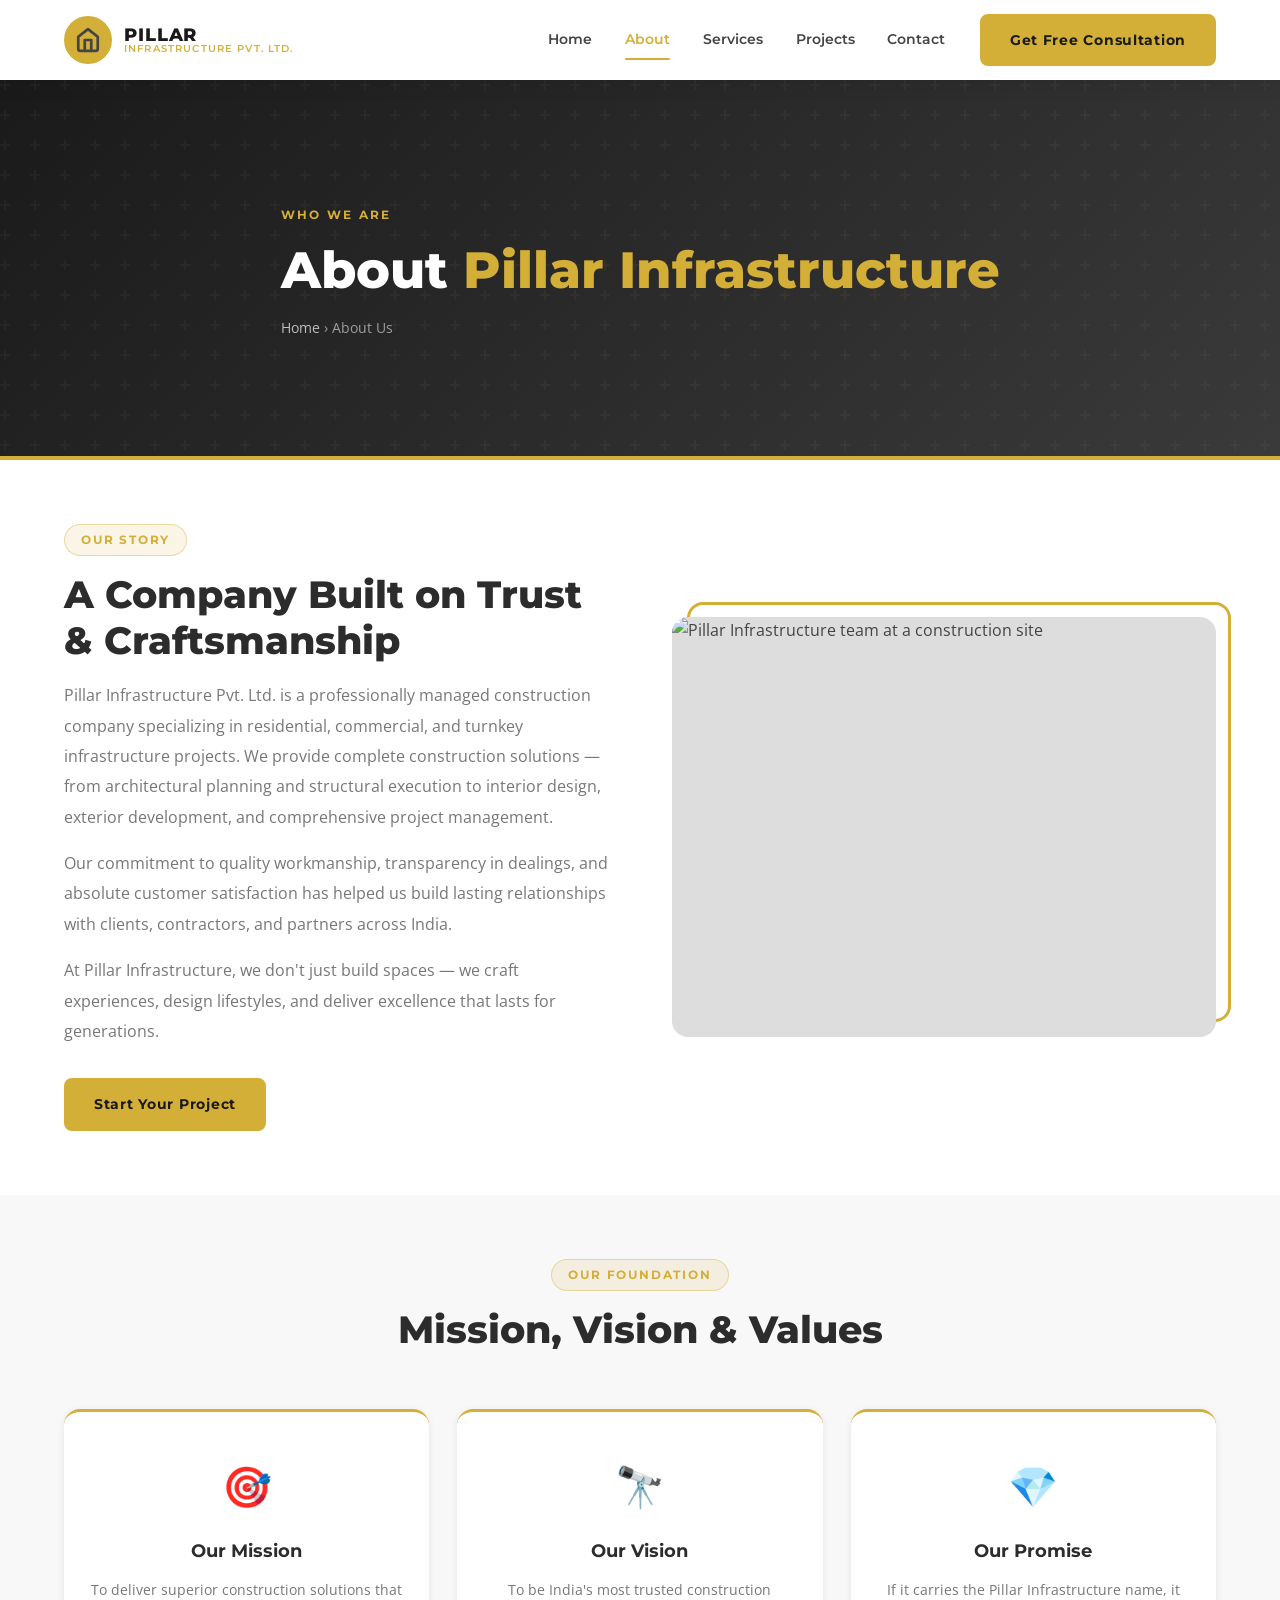
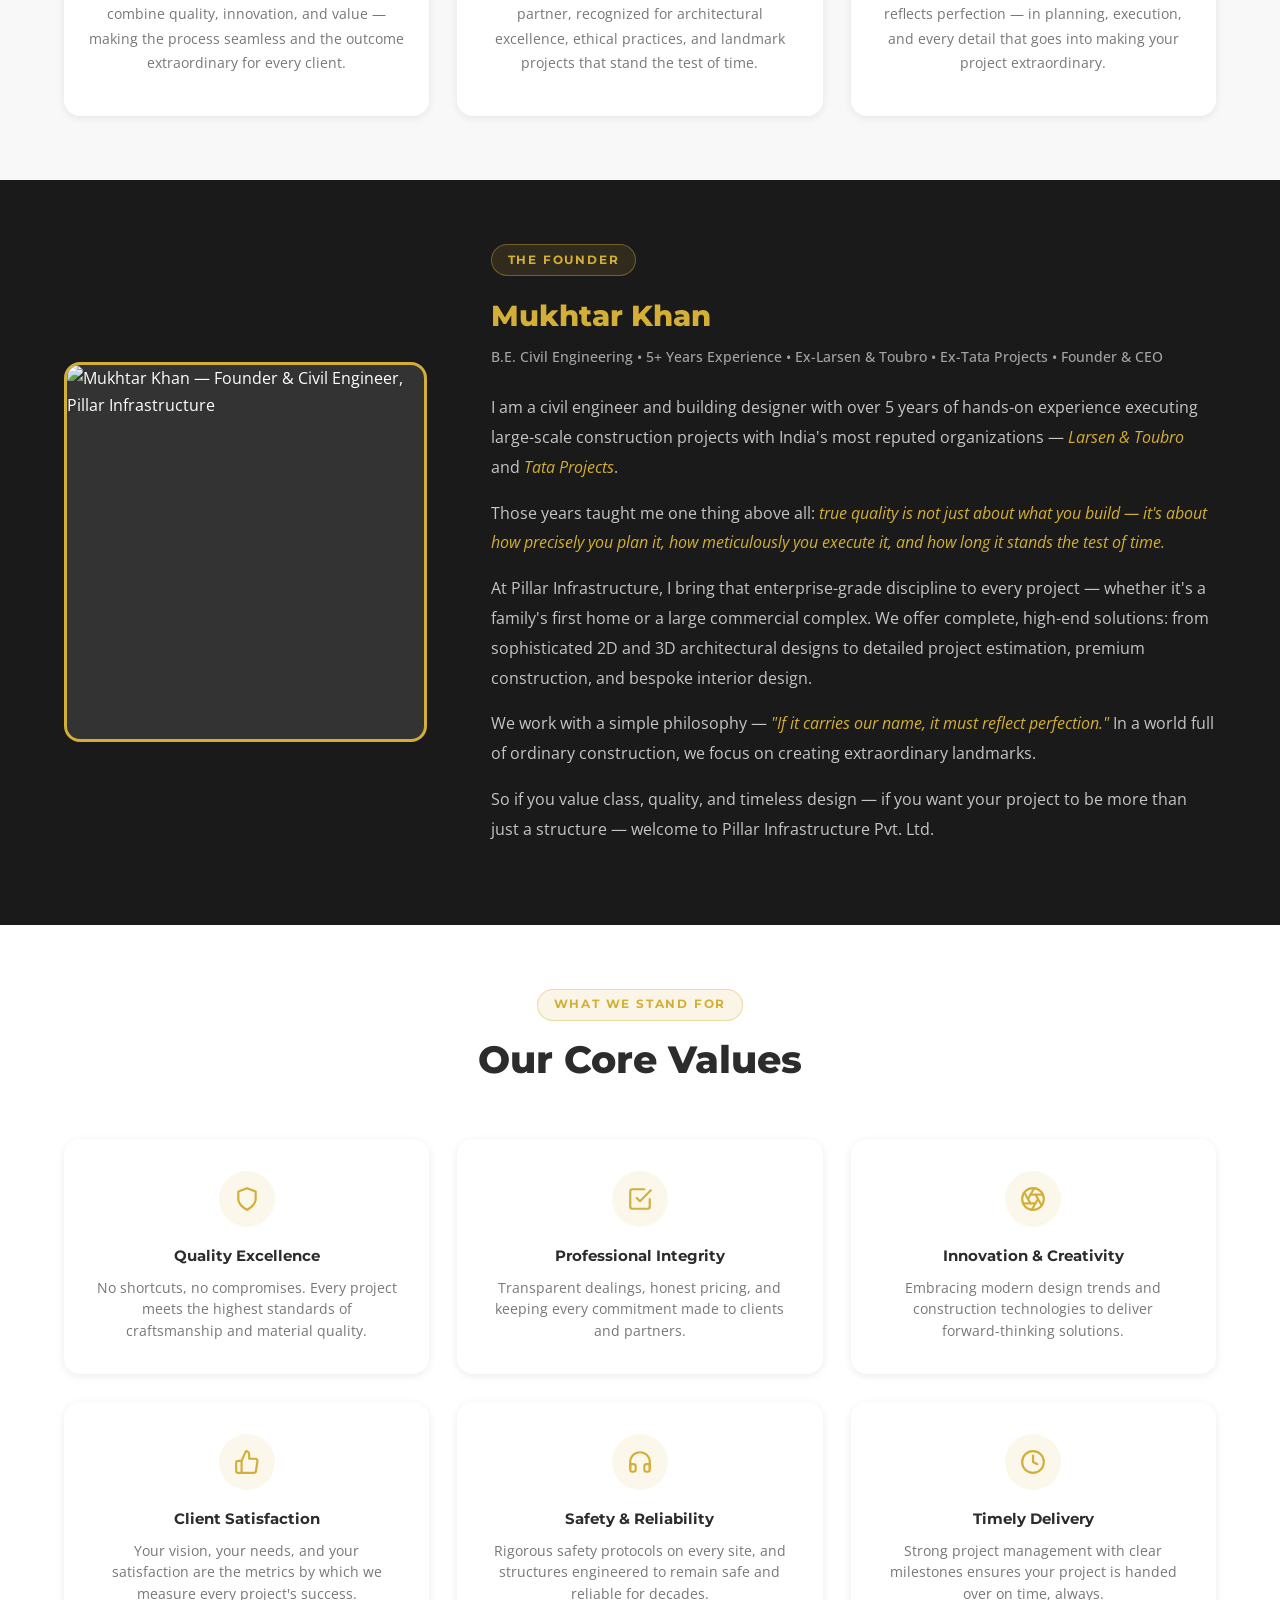
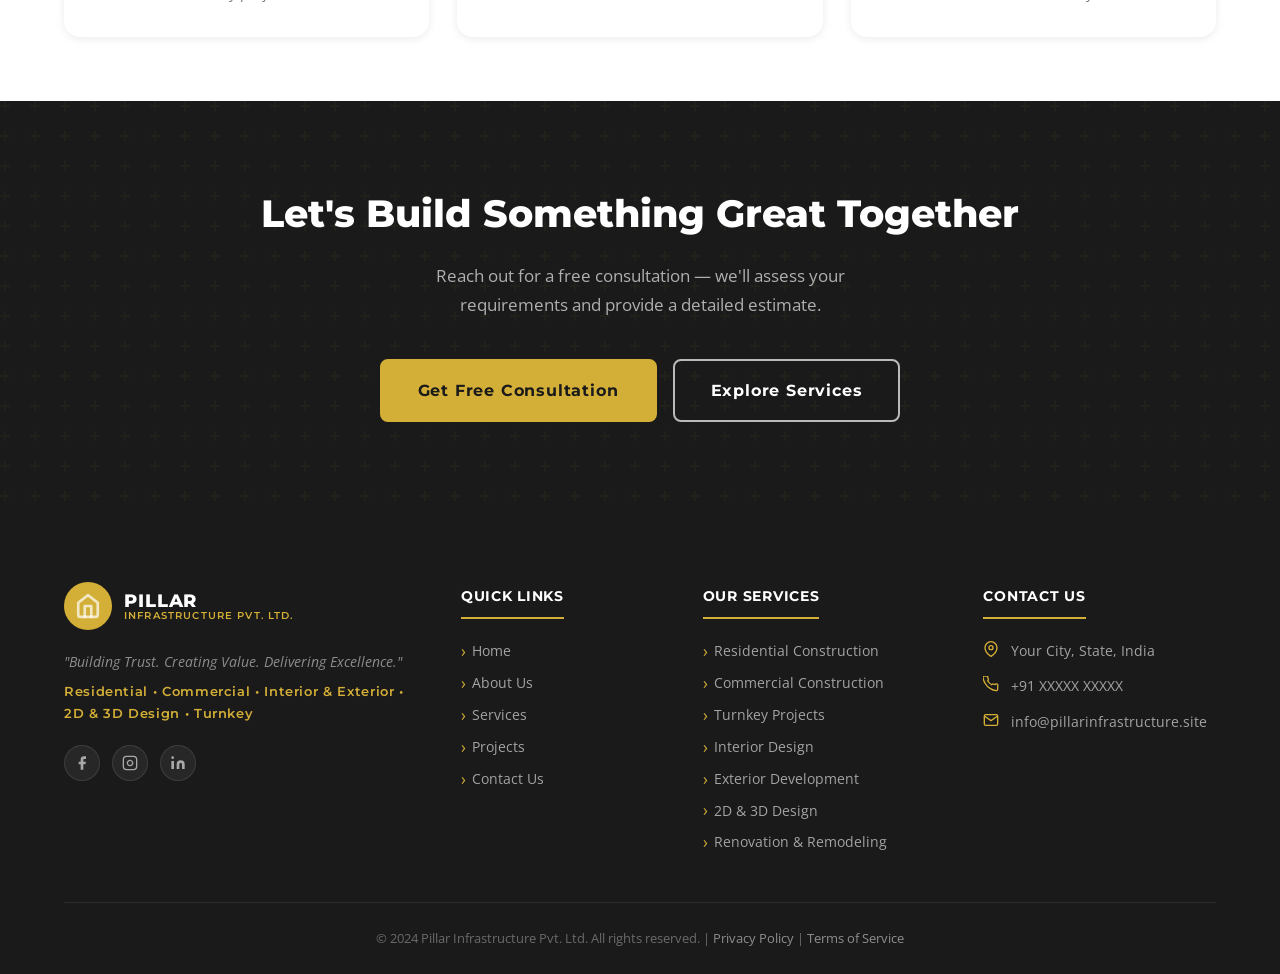
==== about.html @ 02939e26 "init" ====
<!DOCTYPE html>
<html lang="en">
<head>
  <meta charset="UTF-8">
  <meta name="viewport" content="width=device-width, initial-scale=1.0">
  <title>About Us | Pillar Infrastructure Pvt. Ltd.</title>
  <meta name="description" content="Founded by Mukhtar Khan (ex-Larsen & Toubro, Tata Projects). 5+ years building dream homes and commercial spaces with enterprise-grade quality, precision, and passion.">
  <meta name="keywords" content="Mukhtar Khan civil engineer, Pillar Infrastructure founder, construction company about, L&T Tata Projects engineer">
  <meta name="author" content="Mukhtar Khan, Pillar Infrastructure Pvt. Ltd.">
  <link rel="canonical" href="https://pillarinfrastructure.site/about.html">
  <meta property="og:title" content="About Us | Pillar Infrastructure Pvt. Ltd.">
  <meta property="og:description" content="Meet Mukhtar Khan and the Pillar Infrastructure team. Quality construction backed by enterprise experience.">
  <meta property="og:image" content="https://pillarinfrastructure.site/images/og-image.jpg">
  <meta property="og:url" content="https://pillarinfrastructure.site/about.html">
  <link rel="icon" type="image/png" href="images/logo.png">
  <link rel="preconnect" href="https://fonts.googleapis.com">
  <link rel="preconnect" href="https://fonts.gstatic.com" crossorigin>
  <link href="https://fonts.googleapis.com/css2?family=Montserrat:wght@400;600;700;800&family=Open+Sans:wght@400;500;600&display=swap" rel="stylesheet">
  <link rel="stylesheet" href="https://unpkg.com/aos@2.3.4/dist/aos.css">
  <link rel="stylesheet" href="css/style.css">
</head>
<body>

<!-- NAVBAR -->
<header class="navbar navbar--solid" id="navbar">
  <div class="container">
    <div class="navbar__inner">
      <a href="index.html" class="navbar__logo" aria-label="Pillar Infrastructure Home">
        <div class="navbar__logo-icon" aria-hidden="true">
          <svg viewBox="0 0 24 24" fill="none" stroke="currentColor" stroke-width="2.5" stroke-linecap="round" stroke-linejoin="round">
            <path d="M3 9l9-7 9 7v11a2 2 0 01-2 2H5a2 2 0 01-2-2z"/><polyline points="9 22 9 12 15 12 15 22"/>
          </svg>
        </div>
        <div class="navbar__logo-text">
          <span class="navbar__logo-main">PILLAR</span>
          <span class="navbar__logo-sub">INFRASTRUCTURE PVT. LTD.</span>
        </div>
      </a>
      <nav class="navbar__nav" role="navigation" aria-label="Main navigation">
        <a href="index.html"    class="navbar__link">Home</a>
        <a href="about.html"   class="navbar__link">About</a>
        <a href="services.html" class="navbar__link">Services</a>
        <a href="projects.html" class="navbar__link">Projects</a>
        <a href="contact.html" class="navbar__link">Contact</a>
        <a href="contact.html" class="btn btn--accent navbar__cta">Get Free Consultation</a>
      </nav>
      <button class="navbar__toggle" aria-label="Toggle navigation menu" aria-expanded="false">
        <span></span><span></span><span></span>
      </button>
    </div>
  </div>
</header>

<!-- PAGE HERO -->
<section class="page-hero" aria-labelledby="page-title">
  <div class="container">
    <div class="page-hero__content">
      <p class="page-hero__tag">Who We Are</p>
      <h1 class="page-hero__title" id="page-title">About <span>Pillar Infrastructure</span></h1>
      <p class="page-hero__breadcrumb">
        <a href="index.html">Home</a> &rsaquo; About Us
      </p>
    </div>
  </div>
</section>

<!-- WHO WE ARE -->
<section class="section" aria-labelledby="about-title">
  <div class="container">
    <div class="about-intro__grid">
      <div data-aos="fade-right">
        <span class="section__tag">Our Story</span>
        <h2 class="section__title" id="about-title" style="text-align:left;">
          A Company Built on Trust &amp; Craftsmanship
        </h2>
        <p style="color:var(--color-text-light);line-height:1.9;margin-bottom:1rem;">
          Pillar Infrastructure Pvt. Ltd. is a professionally managed construction company
          specializing in residential, commercial, and turnkey infrastructure projects.
          We provide complete construction solutions — from architectural planning and structural
          execution to interior design, exterior development, and comprehensive project management.
        </p>
        <p style="color:var(--color-text-light);line-height:1.9;margin-bottom:1rem;">
          Our commitment to quality workmanship, transparency in dealings, and absolute
          customer satisfaction has helped us build lasting relationships with clients,
          contractors, and partners across India.
        </p>
        <p style="color:var(--color-text-light);line-height:1.9;margin-bottom:2rem;">
          At Pillar Infrastructure, we don't just build spaces — we craft experiences,
          design lifestyles, and deliver excellence that lasts for generations.
        </p>
        <a href="contact.html" class="btn btn--accent">Start Your Project</a>
      </div>
      <div data-aos="fade-left">
        <div class="about-teaser__image-wrap">
          <img src="images/about-team.jpg"
               alt="Pillar Infrastructure team at a construction site"
               loading="lazy"
               style="height:420px;object-fit:cover;"
               onerror="this.style.background='#ddd';this.removeAttribute('onerror')">
        </div>
      </div>
    </div>
  </div>
</section>

<!-- MISSION / VISION / VALUES -->
<section class="section section--gray" aria-labelledby="mvv-title">
  <div class="container">
    <div class="section__header" data-aos="fade-up">
      <span class="section__tag">Our Foundation</span>
      <h2 class="section__title" id="mvv-title">Mission, Vision &amp; Values</h2>
    </div>
    <div class="mission-grid">
      <div class="mission-card" data-aos="fade-up" data-aos-delay="0">
        <div class="mission-card__icon" aria-hidden="true">🎯</div>
        <h3>Our Mission</h3>
        <p>To deliver superior construction solutions that combine quality, innovation, and
           value — making the process seamless and the outcome extraordinary for every client.</p>
      </div>
      <div class="mission-card" data-aos="fade-up" data-aos-delay="100">
        <div class="mission-card__icon" aria-hidden="true">🔭</div>
        <h3>Our Vision</h3>
        <p>To be India's most trusted construction partner, recognized for architectural
           excellence, ethical practices, and landmark projects that stand the test of time.</p>
      </div>
      <div class="mission-card" data-aos="fade-up" data-aos-delay="200">
        <div class="mission-card__icon" aria-hidden="true">💎</div>
        <h3>Our Promise</h3>
        <p>If it carries the Pillar Infrastructure name, it reflects perfection — in planning,
           execution, and every detail that goes into making your project extraordinary.</p>
      </div>
    </div>
  </div>
</section>

<!-- FOUNDER SECTION -->
<section class="founder-section" aria-labelledby="founder-title">
  <div class="container">
    <div class="founder__grid">
      <div data-aos="fade-right">
        <img src="images/mukhtar-khan.jpg"
             alt="Mukhtar Khan — Founder & Civil Engineer, Pillar Infrastructure"
             class="founder__img"
             loading="lazy"
             onerror="this.style.background='#333';this.removeAttribute('onerror')">
      </div>
      <div data-aos="fade-left">
        <span class="section__tag">The Founder</span>
        <h2 class="founder__name" id="founder-title">Mukhtar Khan</h2>
        <p class="founder__title">B.E. Civil Engineering &bull; 5+ Years Experience &bull; Ex-Larsen &amp; Toubro &bull; Ex-Tata Projects &bull; Founder &amp; CEO</p>
        <div class="founder__bio">
          <p>
            I am a civil engineer and building designer with over 5 years of hands-on experience
            executing large-scale construction projects with India's most reputed organizations —
            <em>Larsen &amp; Toubro</em> and <em>Tata Projects</em>.
          </p>
          <p>
            Those years taught me one thing above all: <em>true quality is not just about what you build —
            it's about how precisely you plan it, how meticulously you execute it, and how long it
            stands the test of time.</em>
          </p>
          <p>
            At Pillar Infrastructure, I bring that enterprise-grade discipline to every project —
            whether it's a family's first home or a large commercial complex. We offer complete,
            high-end solutions: from sophisticated 2D and 3D architectural designs to detailed
            project estimation, premium construction, and bespoke interior design.
          </p>
          <p>
            We work with a simple philosophy — <em>"If it carries our name, it must reflect perfection."</em>
            In a world full of ordinary construction, we focus on creating extraordinary landmarks.
          </p>
          <p>
            So if you value class, quality, and timeless design — if you want your project to be
            more than just a structure — welcome to Pillar Infrastructure Pvt. Ltd.
          </p>
        </div>
      </div>
    </div>
  </div>
</section>

<!-- CORE VALUES -->
<section class="section" aria-labelledby="values-title">
  <div class="container">
    <div class="section__header" data-aos="fade-up">
      <span class="section__tag">What We Stand For</span>
      <h2 class="section__title" id="values-title">Our Core Values</h2>
    </div>
    <div class="values-grid">
      <div class="value-card" data-aos="fade-up" data-aos-delay="0">
        <div class="value-card__icon" aria-hidden="true">
          <svg viewBox="0 0 24 24" fill="none" stroke="currentColor" stroke-width="2" stroke-linecap="round" stroke-linejoin="round">
            <path d="M12 22s8-4 8-10V5l-8-3-8 3v7c0 6 8 10 8 10z"/>
          </svg>
        </div>
        <h3>Quality Excellence</h3>
        <p>No shortcuts, no compromises. Every project meets the highest standards of craftsmanship and material quality.</p>
      </div>
      <div class="value-card" data-aos="fade-up" data-aos-delay="100">
        <div class="value-card__icon" aria-hidden="true">
          <svg viewBox="0 0 24 24" fill="none" stroke="currentColor" stroke-width="2" stroke-linecap="round" stroke-linejoin="round">
            <polyline points="9 11 12 14 22 4"/>
            <path d="M21 12v7a2 2 0 01-2 2H5a2 2 0 01-2-2V5a2 2 0 012-2h11"/>
          </svg>
        </div>
        <h3>Professional Integrity</h3>
        <p>Transparent dealings, honest pricing, and keeping every commitment made to clients and partners.</p>
      </div>
      <div class="value-card" data-aos="fade-up" data-aos-delay="200">
        <div class="value-card__icon" aria-hidden="true">
          <svg viewBox="0 0 24 24" fill="none" stroke="currentColor" stroke-width="2" stroke-linecap="round" stroke-linejoin="round">
            <circle cx="12" cy="12" r="10"/>
            <line x1="14.31" y1="8" x2="20.05" y2="17.94"/>
            <line x1="9.69" y1="8" x2="21.17" y2="8"/>
            <line x1="7.38" y1="12" x2="13.12" y2="2.06"/>
            <line x1="9.69" y1="16" x2="3.95" y2="6.06"/>
            <line x1="14.31" y1="16" x2="2.83" y2="16"/>
            <line x1="16.62" y1="12" x2="10.88" y2="21.94"/>
          </svg>
        </div>
        <h3>Innovation &amp; Creativity</h3>
        <p>Embracing modern design trends and construction technologies to deliver forward-thinking solutions.</p>
      </div>
      <div class="value-card" data-aos="fade-up" data-aos-delay="0">
        <div class="value-card__icon" aria-hidden="true">
          <svg viewBox="0 0 24 24" fill="none" stroke="currentColor" stroke-width="2" stroke-linecap="round" stroke-linejoin="round">
            <path d="M14 9V5a3 3 0 00-3-3l-4 9v11h11.28a2 2 0 002-1.7l1.38-9a2 2 0 00-2-2.3H14z"/>
            <path d="M7 22H4a2 2 0 01-2-2v-7a2 2 0 012-2h3"/>
          </svg>
        </div>
        <h3>Client Satisfaction</h3>
        <p>Your vision, your needs, and your satisfaction are the metrics by which we measure every project's success.</p>
      </div>
      <div class="value-card" data-aos="fade-up" data-aos-delay="100">
        <div class="value-card__icon" aria-hidden="true">
          <svg viewBox="0 0 24 24" fill="none" stroke="currentColor" stroke-width="2" stroke-linecap="round" stroke-linejoin="round">
            <path d="M3 18v-6a9 9 0 0118 0v6"/>
            <path d="M21 19a2 2 0 01-2 2h-1a2 2 0 01-2-2v-3a2 2 0 012-2h3zM3 19a2 2 0 002 2h1a2 2 0 002-2v-3a2 2 0 00-2-2H3z"/>
          </svg>
        </div>
        <h3>Safety &amp; Reliability</h3>
        <p>Rigorous safety protocols on every site, and structures engineered to remain safe and reliable for decades.</p>
      </div>
      <div class="value-card" data-aos="fade-up" data-aos-delay="200">
        <div class="value-card__icon" aria-hidden="true">
          <svg viewBox="0 0 24 24" fill="none" stroke="currentColor" stroke-width="2" stroke-linecap="round" stroke-linejoin="round">
            <circle cx="12" cy="12" r="10"/><polyline points="12 6 12 12 16 14"/>
          </svg>
        </div>
        <h3>Timely Delivery</h3>
        <p>Strong project management with clear milestones ensures your project is handed over on time, always.</p>
      </div>
    </div>
  </div>
</section>

<!-- CTA BANNER -->
<section class="cta-banner">
  <div class="container">
    <h2 class="cta-banner__title" data-aos="fade-up">Let's Build Something Great Together</h2>
    <p class="cta-banner__subtitle" data-aos="fade-up" data-aos-delay="100">
      Reach out for a free consultation — we'll assess your requirements and provide a detailed estimate.
    </p>
    <div class="cta-banner__buttons" data-aos="fade-up" data-aos-delay="200">
      <a href="contact.html" class="btn btn--accent btn--lg">Get Free Consultation</a>
      <a href="services.html" class="btn btn--outline-white btn--lg">Explore Services</a>
    </div>
  </div>
</section>

<!-- FOOTER -->
<footer class="footer" role="contentinfo">
  <div class="container">
    <div class="footer__grid">
      <div>
        <div class="footer__logo">
          <a href="index.html" class="navbar__logo">
            <div class="navbar__logo-icon" aria-hidden="true">
              <svg viewBox="0 0 24 24" fill="none" stroke="currentColor" stroke-width="2.5" stroke-linecap="round" stroke-linejoin="round">
                <path d="M3 9l9-7 9 7v11a2 2 0 01-2 2H5a2 2 0 01-2-2z"/><polyline points="9 22 9 12 15 12 15 22"/>
              </svg>
            </div>
            <div class="navbar__logo-text">
              <span class="navbar__logo-main">PILLAR</span>
              <span class="navbar__logo-sub">INFRASTRUCTURE PVT. LTD.</span>
            </div>
          </a>
        </div>
        <p class="footer__tagline">"Building Trust. Creating Value. Delivering Excellence."</p>
        <p class="footer__tagline-main">Residential • Commercial • Interior &amp; Exterior • 2D &amp; 3D Design • Turnkey</p>
        <div class="footer__social">
          <a href="#" class="footer__social-link" aria-label="Facebook"><svg viewBox="0 0 24 24" fill="currentColor"><path d="M18 2h-3a5 5 0 00-5 5v3H7v4h3v8h4v-8h3l1-4h-4V7a1 1 0 011-1h3z"/></svg></a>
          <a href="#" class="footer__social-link" aria-label="Instagram"><svg viewBox="0 0 24 24" fill="none" stroke="currentColor" stroke-width="2"><rect x="2" y="2" width="20" height="20" rx="5"/><path d="M16 11.37A4 4 0 1112.63 8 4 4 0 0116 11.37z"/><line x1="17.5" y1="6.5" x2="17.51" y2="6.5"/></svg></a>
          <a href="#" class="footer__social-link" aria-label="LinkedIn"><svg viewBox="0 0 24 24" fill="currentColor"><path d="M16 8a6 6 0 016 6v7h-4v-7a2 2 0 00-2-2 2 2 0 00-2 2v7h-4v-7a6 6 0 016-6zM2 9h4v12H2z"/><circle cx="4" cy="4" r="2"/></svg></a>
        </div>
      </div>
      <div>
        <h3 class="footer__heading">Quick Links</h3>
        <ul class="footer__links">
          <li><a href="index.html">Home</a></li>
          <li><a href="about.html">About Us</a></li>
          <li><a href="services.html">Services</a></li>
          <li><a href="projects.html">Projects</a></li>
          <li><a href="contact.html">Contact Us</a></li>
        </ul>
      </div>
      <div>
        <h3 class="footer__heading">Our Services</h3>
        <ul class="footer__links">
          <li><a href="services.html#residential">Residential Construction</a></li>
          <li><a href="services.html#commercial">Commercial Construction</a></li>
          <li><a href="services.html#turnkey">Turnkey Projects</a></li>
          <li><a href="services.html#interior">Interior Design</a></li>
          <li><a href="services.html#exterior">Exterior Development</a></li>
          <li><a href="services.html#design">2D &amp; 3D Design</a></li>
          <li><a href="services.html#renovation">Renovation &amp; Remodeling</a></li>
        </ul>
      </div>
      <div>
        <h3 class="footer__heading">Contact Us</h3>
        <ul class="footer__contact-list">
          <li class="footer__contact-item">
            <svg viewBox="0 0 24 24" fill="none" stroke="currentColor" stroke-width="2" aria-hidden="true"><path d="M21 10c0 7-9 13-9 13S3 17 3 10a9 9 0 0118 0z"/><circle cx="12" cy="10" r="3"/></svg>
            <span>Your City, State, India</span>
          </li>
          <li class="footer__contact-item">
            <svg viewBox="0 0 24 24" fill="none" stroke="currentColor" stroke-width="2" aria-hidden="true"><path d="M22 16.92v3a2 2 0 01-2.18 2 19.79 19.79 0 01-8.63-3.07A19.5 19.5 0 013.07 10.8a19.79 19.79 0 01-3.07-8.7A2 2 0 012.18 0h3a2 2 0 012 1.72c.127.96.361 1.903.7 2.81a2 2 0 01-.45 2.11L6.91 7.09a16 16 0 006 6l.56-.56a2 2 0 012.11-.45c.907.339 1.85.573 2.81.7A2 2 0 0122 14.92z"/></svg>
            <a href="tel:+91XXXXXXXXXX">+91 XXXXX XXXXX</a>
          </li>
          <li class="footer__contact-item">
            <svg viewBox="0 0 24 24" fill="none" stroke="currentColor" stroke-width="2" aria-hidden="true"><path d="M4 4h16c1.1 0 2 .9 2 2v12c0 1.1-.9 2-2 2H4c-1.1 0-2-.9-2-2V6c0-1.1.9-2 2-2z"/><polyline points="22,6 12,13 2,6"/></svg>
            <a href="mailto:info@pillarinfrastructure.site">info@pillarinfrastructure.site</a>
          </li>
        </ul>
      </div>
    </div>
  </div>
  <div class="footer__bottom">
    <div class="container">
      <p>© 2024 Pillar Infrastructure Pvt. Ltd. All rights reserved. | <a href="#">Privacy Policy</a> | <a href="#">Terms of Service</a></p>
    </div>
  </div>
</footer>

<script src="https://unpkg.com/aos@2.3.4/dist/aos.js"></script>
<script src="js/main.js"></script>
</body>
</html>
---- css/style.css ----
/* ============================================================
   PILLAR INFRASTRUCTURE PVT. LTD. — Master Stylesheet
   Color palette: Charcoal + Gold
   ============================================================ */

/* ─── 1. DESIGN TOKENS ─────────────────────────────────────── */
:root {
  --color-primary:       #2C2C2C;
  --color-primary-dark:  #1A1A1A;
  --color-primary-light: #3f3f3f;
  --color-accent:        #D4AF37;
  --color-accent-dark:   #B8962E;
  --color-accent-light:  #e8c84a;
  --color-bg:            #F8F8F8;
  --color-bg-dark:       #1A1A1A;
  --color-text:          #444444;
  --color-text-light:    #777777;
  --color-white:         #FFFFFF;
  --color-border:        #E0E0E0;

  --font-heading: 'Montserrat', sans-serif;
  --font-body:    'Open Sans', sans-serif;

  --space-xs:  0.5rem;
  --space-sm:  1rem;
  --space-md:  2rem;
  --space-lg:  4rem;
  --space-xl:  6rem;

  --radius-sm: 4px;
  --radius-md: 8px;
  --radius-lg: 16px;

  --shadow-sm:  0 2px 8px rgba(0,0,0,0.08);
  --shadow-md:  0 8px 24px rgba(0,0,0,0.12);
  --shadow-lg:  0 16px 48px rgba(0,0,0,0.16);
  --shadow-gold: 0 8px 24px rgba(212,175,55,0.30);

  --transition: 0.3s ease;
  --navbar-height: 80px;
}

/* ─── 2. RESET & BASE ───────────────────────────────────────── */
*, *::before, *::after { box-sizing: border-box; margin: 0; padding: 0; }
html { scroll-behavior: smooth; scroll-padding-top: var(--navbar-height); }
body {
  font-family: var(--font-body);
  color: var(--color-text);
  background: var(--color-white);
  line-height: 1.7;
  overflow-x: hidden;
}
img { max-width: 100%; height: auto; display: block; }
a { text-decoration: none; color: inherit; }
ul { list-style: none; }
button { cursor: pointer; border: none; background: none; font-family: inherit; }
input, textarea, select { font-family: inherit; }
.sr-only {
  position: absolute; width: 1px; height: 1px;
  padding: 0; margin: -1px; overflow: hidden;
  clip: rect(0,0,0,0); white-space: nowrap; border: 0;
}

/* ─── 3. UTILITIES ──────────────────────────────────────────── */
.container {
  max-width: 1200px;
  margin: 0 auto;
  padding: 0 1.5rem;
}
.section { padding: var(--space-lg) 0; }
.section--gray { background: var(--color-bg); }
.section--dark  { background: var(--color-primary-dark); color: var(--color-white); }
.text-center { text-align: center; }
.text-accent { color: var(--color-accent); }
.text-primary { color: var(--color-primary); }

.section__header { text-align: center; margin-bottom: 3.5rem; }
.section__tag {
  display: inline-block;
  font-family: var(--font-heading);
  font-size: 0.75rem;
  font-weight: 700;
  letter-spacing: 0.15em;
  text-transform: uppercase;
  color: var(--color-accent);
  background: rgba(212,175,55,0.12);
  border: 1px solid rgba(212,175,55,0.4);
  padding: 0.3rem 1rem;
  border-radius: 50px;
  margin-bottom: 1rem;
}
.section__title {
  font-family: var(--font-heading);
  font-size: clamp(1.8rem, 3vw, 2.6rem);
  font-weight: 800;
  color: var(--color-primary);
  line-height: 1.2;
  margin-bottom: 1rem;
}
.section--dark .section__title { color: var(--color-white); }
.section__subtitle {
  font-size: 1.05rem;
  color: var(--color-text-light);
  max-width: 580px;
  margin: 0 auto;
}
.section--dark .section__subtitle { color: rgba(255,255,255,0.7); }

/* Buttons */
.btn {
  display: inline-flex;
  align-items: center;
  gap: 0.5rem;
  font-family: var(--font-heading);
  font-size: 0.9rem;
  font-weight: 700;
  letter-spacing: 0.05em;
  padding: 0.75rem 1.75rem;
  border-radius: var(--radius-md);
  transition: var(--transition);
  white-space: nowrap;
}
.btn--lg { padding: 1rem 2.25rem; font-size: 1rem; }
.btn--sm { padding: 0.5rem 1.2rem; font-size: 0.82rem; }
.btn--full { width: 100%; justify-content: center; }

.btn--primary {
  background: var(--color-primary);
  color: var(--color-white);
  border: 2px solid var(--color-primary);
}
.btn--primary:hover {
  background: var(--color-primary-light);
  border-color: var(--color-primary-light);
  transform: translateY(-2px);
  box-shadow: var(--shadow-md);
}
.btn--accent {
  background: var(--color-accent);
  color: var(--color-primary-dark);
  border: 2px solid var(--color-accent);
}
.btn--accent:hover {
  background: var(--color-accent-dark);
  border-color: var(--color-accent-dark);
  transform: translateY(-2px);
  box-shadow: var(--shadow-gold);
}
.btn--outline {
  background: transparent;
  color: var(--color-primary);
  border: 2px solid var(--color-primary);
}
.btn--outline:hover {
  background: var(--color-primary);
  color: var(--color-white);
  transform: translateY(-2px);
}
.btn--outline-white {
  background: transparent;
  color: var(--color-white);
  border: 2px solid rgba(255,255,255,0.7);
}
.btn--outline-white:hover {
  background: var(--color-white);
  color: var(--color-primary);
  transform: translateY(-2px);
}

/* ─── 4. KEYFRAME ANIMATIONS ────────────────────────────────── */
@keyframes heroFadeUp {
  from { opacity: 0; transform: translateY(40px); }
  to   { opacity: 1; transform: translateY(0); }
}
@keyframes slideInLeft {
  from { opacity: 0; transform: translateX(-30px); }
  to   { opacity: 1; transform: translateX(0); }
}
@keyframes float {
  0%, 100% { transform: translateY(0); }
  50%       { transform: translateY(-10px); }
}
@keyframes bounce {
  0%, 100% { transform: translateX(-50%) translateY(0); }
  50%       { transform: translateX(-50%) translateY(8px); }
}
@keyframes navbarReveal {
  from { transform: translateY(-100%); }
  to   { transform: translateY(0); }
}
@keyframes shimmer {
  0%   { background-position: -400px 0; }
  100% { background-position: 400px 0; }
}
@keyframes pulse {
  0%, 100% { box-shadow: 0 0 0 0 rgba(212,175,55,0.4); }
  50%       { box-shadow: 0 0 0 12px rgba(212,175,55,0); }
}

/* ─── 5. NAVBAR ─────────────────────────────────────────────── */
.navbar {
  position: fixed;
  top: 0; left: 0; right: 0;
  z-index: 1000;
  height: var(--navbar-height);
  transition: background var(--transition), box-shadow var(--transition);
  animation: navbarReveal 0.6s ease both;
}
.navbar.scrolled,
.navbar--solid {
  background: var(--color-white);
  box-shadow: 0 2px 20px rgba(0,0,0,0.1);
}
.navbar__inner {
  display: flex;
  align-items: center;
  justify-content: space-between;
  height: var(--navbar-height);
}
.navbar__logo {
  display: flex;
  align-items: center;
  gap: 0.75rem;
  flex-shrink: 0;
}
.navbar__logo-img {
  width: 48px; height: 48px;
  border-radius: 50%;
  object-fit: cover;
}
.navbar__logo-icon {
  width: 48px; height: 48px;
  background: var(--color-accent);
  border-radius: 50%;
  display: flex; align-items: center; justify-content: center;
  flex-shrink: 0;
}
.navbar__logo-icon svg { width: 26px; height: 26px; }
.navbar__logo-text { display: flex; flex-direction: column; line-height: 1.1; }
.navbar__logo-main {
  font-family: var(--font-heading);
  font-size: 1.1rem;
  font-weight: 800;
  color: var(--color-primary-dark);
  letter-spacing: 0.05em;
}
.navbar.scrolled .navbar__logo-main { color: var(--color-primary-dark); }
.navbar:not(.scrolled):not(.navbar--solid) .navbar__logo-main { color: var(--color-white); }
.navbar__logo-sub {
  font-family: var(--font-heading);
  font-size: 0.6rem;
  font-weight: 600;
  color: var(--color-accent);
  letter-spacing: 0.12em;
  text-transform: uppercase;
}
.navbar__nav {
  display: flex;
  align-items: center;
  gap: 0.25rem;
}
.navbar__link {
  font-family: var(--font-heading);
  font-size: 0.85rem;
  font-weight: 600;
  padding: 0.5rem 0.9rem;
  border-radius: var(--radius-sm);
  transition: var(--transition);
  position: relative;
}
.navbar:not(.scrolled):not(.navbar--solid) .navbar__link { color: rgba(255,255,255,0.85); }
.navbar.scrolled .navbar__link,
.navbar--solid .navbar__link { color: var(--color-text); }
.navbar__link::after {
  content: '';
  position: absolute;
  bottom: 0; left: 50%; right: 50%;
  height: 2px;
  background: var(--color-accent);
  border-radius: 2px;
  transition: left var(--transition), right var(--transition);
}
.navbar__link:hover::after,
.navbar__link.active::after { left: 0.9rem; right: 0.9rem; }
.navbar__link:hover,
.navbar__link.active { color: var(--color-accent) !important; }

.navbar__cta { margin-left: 1rem; }
.navbar__toggle {
  display: none;
  flex-direction: column;
  gap: 5px;
  padding: 8px;
  border-radius: var(--radius-sm);
}
.navbar__toggle span {
  display: block;
  width: 24px; height: 2px;
  background: var(--color-white);
  border-radius: 2px;
  transition: var(--transition);
}
.navbar.scrolled .navbar__toggle span,
.navbar--solid .navbar__toggle span { background: var(--color-primary); }
.navbar__toggle.open span:nth-child(1) { transform: translateY(7px) rotate(45deg); }
.navbar__toggle.open span:nth-child(2) { opacity: 0; }
.navbar__toggle.open span:nth-child(3) { transform: translateY(-7px) rotate(-45deg); }

/* ─── 6. PAGE HERO BANNER (inner pages) ─────────────────────── */
.page-hero {
  height: 380px;
  background: linear-gradient(135deg, var(--color-primary-dark) 0%, #3a3a3a 100%);
  position: relative;
  display: flex;
  align-items: center;
  margin-top: var(--navbar-height);
  overflow: hidden;
}
.page-hero::before {
  content: '';
  position: absolute; inset: 0;
  background: url("data:image/svg+xml,%3Csvg width='60' height='60' viewBox='0 0 60 60' xmlns='http://www.w3.org/2000/svg'%3E%3Cg fill='none' fill-rule='evenodd'%3E%3Cg fill='%23D4AF37' fill-opacity='0.05'%3E%3Cpath d='M36 34v-4h-2v4h-4v2h4v4h2v-4h4v-2h-4zm0-30V0h-2v4h-4v2h4v4h2V6h4V4h-4zM6 34v-4H4v4H0v2h4v4h2v-4h4v-2H6zM6 4V0H4v4H0v2h4v4h2V6h4V4H6z'/%3E%3C/g%3E%3C/g%3E%3C/svg%3E");
}
.page-hero::after {
  content: '';
  position: absolute;
  bottom: 0; left: 0; right: 0;
  height: 4px;
  background: var(--color-accent);
}
.page-hero__content { position: relative; z-index: 1; }
.page-hero__tag {
  display: inline-block;
  font-family: var(--font-heading);
  font-size: 0.72rem;
  font-weight: 700;
  letter-spacing: 0.2em;
  text-transform: uppercase;
  color: var(--color-accent);
  margin-bottom: 1rem;
}
.page-hero__title {
  font-family: var(--font-heading);
  font-size: clamp(2rem, 4vw, 3.2rem);
  font-weight: 800;
  color: var(--color-white);
  line-height: 1.15;
  margin-bottom: 1rem;
}
.page-hero__title span { color: var(--color-accent); }
.page-hero__breadcrumb {
  font-size: 0.9rem;
  color: rgba(255,255,255,0.55);
}
.page-hero__breadcrumb a { color: rgba(255,255,255,0.7); }
.page-hero__breadcrumb a:hover { color: var(--color-accent); }

/* ─── 7. HERO SECTION ───────────────────────────────────────── */
.hero {
  min-height: 100vh;
  position: relative;
  display: flex;
  align-items: center;
  padding-top: var(--navbar-height);
  overflow: hidden;
}
.hero__bg {
  position: absolute; inset: 0;
  background-color: #1a1a1a;
  background-image: url('../images/hero-bg.jpg');
  background-size: cover;
  background-position: center;
  z-index: 0;
}
.hero__overlay {
  position: absolute; inset: 0;
  background: linear-gradient(135deg, rgba(26,26,26,0.92) 0%, rgba(44,44,44,0.78) 50%, rgba(26,26,26,0.88) 100%);
  z-index: 1;
}
.hero__content {
  position: relative;
  z-index: 2;
  max-width: 780px;
  padding: 4rem 0 6rem;
}
.hero__tag {
  display: inline-flex;
  align-items: center;
  gap: 0.5rem;
  font-family: var(--font-heading);
  font-size: 0.78rem;
  font-weight: 700;
  letter-spacing: 0.12em;
  text-transform: uppercase;
  color: var(--color-accent);
  background: rgba(212,175,55,0.12);
  border: 1px solid rgba(212,175,55,0.4);
  padding: 0.4rem 1.2rem;
  border-radius: 50px;
  margin-bottom: 1.5rem;
  animation: slideInLeft 0.7s ease 0.2s both;
}
.hero__tag::before {
  content: '';
  width: 8px; height: 8px;
  background: var(--color-accent);
  border-radius: 50%;
  animation: pulse 2s ease-in-out infinite;
}
.hero__title {
  font-family: var(--font-heading);
  font-size: clamp(2.4rem, 5.5vw, 4.5rem);
  font-weight: 800;
  color: var(--color-white);
  line-height: 1.1;
  margin-bottom: 1.5rem;
  animation: heroFadeUp 0.9s ease 0.4s both;
}
.hero__title .accent { color: var(--color-accent); }
.hero__subtitle {
  font-size: clamp(1rem, 1.8vw, 1.2rem);
  color: rgba(255,255,255,0.75);
  max-width: 560px;
  margin-bottom: 2.5rem;
  line-height: 1.8;
  animation: heroFadeUp 0.9s ease 0.6s both;
}
.hero__cta-group {
  display: flex;
  flex-wrap: wrap;
  gap: 1rem;
  animation: heroFadeUp 0.9s ease 0.8s both;
}
.hero__services {
  display: flex;
  flex-wrap: wrap;
  gap: 0.6rem;
  margin-top: 2.5rem;
  animation: heroFadeUp 0.9s ease 1s both;
}
.hero__service-pill {
  font-family: var(--font-heading);
  font-size: 0.72rem;
  font-weight: 600;
  color: rgba(255,255,255,0.65);
  border: 1px solid rgba(255,255,255,0.2);
  padding: 0.3rem 0.8rem;
  border-radius: 50px;
}
.hero__badge {
  position: absolute;
  bottom: 3rem;
  right: 2rem;
  background: rgba(255,255,255,0.08);
  backdrop-filter: blur(12px);
  border: 1px solid rgba(212,175,55,0.4);
  border-radius: var(--radius-lg);
  padding: 1rem 1.5rem;
  display: flex;
  align-items: center;
  gap: 1rem;
  z-index: 2;
  animation: float 4s ease-in-out 1.2s infinite;
}
.hero__badge-icon {
  font-size: 2rem;
  color: var(--color-accent);
  line-height: 1;
}
.hero__badge-text { color: var(--color-white); }
.hero__badge-text strong {
  display: block;
  font-family: var(--font-heading);
  font-size: 0.95rem;
  font-weight: 700;
}
.hero__badge-text small {
  font-size: 0.72rem;
  color: rgba(255,255,255,0.6);
}
.hero__scroll {
  position: absolute;
  bottom: 2rem;
  left: 50%;
  transform: translateX(-50%);
  z-index: 2;
  display: flex;
  flex-direction: column;
  align-items: center;
  gap: 0.5rem;
  color: rgba(255,255,255,0.45);
  font-size: 0.72rem;
  letter-spacing: 0.1em;
  text-transform: uppercase;
  animation: bounce 2s ease-in-out infinite;
}
.hero__scroll-arrow {
  width: 20px; height: 20px;
  border-right: 2px solid rgba(255,255,255,0.4);
  border-bottom: 2px solid rgba(255,255,255,0.4);
  transform: rotate(45deg);
}

/* ─── 8. STATS ──────────────────────────────────────────────── */
.stats {
  background: var(--color-primary-dark);
  padding: 5rem 0;
}
.stats__grid {
  display: grid;
  grid-template-columns: repeat(4, 1fr);
  gap: 2rem;
}
.stats__item {
  text-align: center;
  padding: 1.5rem;
  border-right: 1px solid rgba(255,255,255,0.08);
}
.stats__item:last-child { border-right: none; }
.stats__icon {
  width: 52px; height: 52px;
  background: rgba(212,175,55,0.12);
  border-radius: 50%;
  display: flex; align-items: center; justify-content: center;
  margin: 0 auto 1rem;
  color: var(--color-accent);
}
.stats__icon svg { width: 26px; height: 26px; }
.stats__number {
  font-family: var(--font-heading);
  font-size: 3rem;
  font-weight: 800;
  color: var(--color-accent);
  line-height: 1;
  display: block;
}
.stats__label {
  font-size: 0.82rem;
  font-weight: 600;
  letter-spacing: 0.08em;
  text-transform: uppercase;
  color: rgba(255,255,255,0.55);
  margin-top: 0.5rem;
}

/* ─── 9. SERVICE CARDS ──────────────────────────────────────── */
.services__grid {
  display: grid;
  grid-template-columns: repeat(3, 1fr);
  gap: 1.75rem;
}
.service-card {
  background: var(--color-white);
  border-radius: var(--radius-lg);
  padding: 2rem;
  box-shadow: var(--shadow-sm);
  border-bottom: 3px solid transparent;
  transition: transform var(--transition), box-shadow var(--transition), border-color var(--transition);
  display: flex;
  flex-direction: column;
}
.service-card:hover {
  transform: translateY(-8px);
  box-shadow: var(--shadow-md);
  border-bottom-color: var(--color-accent);
}
.service-card__icon {
  width: 60px; height: 60px;
  background: linear-gradient(135deg, var(--color-primary-dark), var(--color-primary-light));
  border-radius: var(--radius-md);
  display: flex; align-items: center; justify-content: center;
  margin-bottom: 1.25rem;
  color: var(--color-accent);
  flex-shrink: 0;
}
.service-card__icon svg { width: 28px; height: 28px; }
.service-card__title {
  font-family: var(--font-heading);
  font-size: 1.1rem;
  font-weight: 700;
  color: var(--color-primary);
  margin-bottom: 0.75rem;
}
.service-card__desc {
  font-size: 0.92rem;
  color: var(--color-text-light);
  line-height: 1.7;
  flex: 1;
  margin-bottom: 1.25rem;
}
.service-card__link {
  font-family: var(--font-heading);
  font-size: 0.85rem;
  font-weight: 700;
  color: var(--color-accent);
  display: inline-flex;
  align-items: center;
  gap: 0.4rem;
  transition: gap var(--transition);
  margin-top: auto;
}
.service-card:hover .service-card__link { gap: 0.7rem; }

/* ─── 10. ABOUT TEASER ──────────────────────────────────────── */
.about-teaser__grid {
  display: grid;
  grid-template-columns: 1fr 1fr;
  gap: 4rem;
  align-items: center;
}
.about-teaser__tag { /* uses .section__tag */ }
.about-teaser__title {
  font-family: var(--font-heading);
  font-size: clamp(1.6rem, 2.5vw, 2.4rem);
  font-weight: 800;
  color: var(--color-primary);
  line-height: 1.2;
  margin-bottom: 1.25rem;
}
.about-teaser__text {
  font-size: 1rem;
  color: var(--color-text-light);
  line-height: 1.8;
  margin-bottom: 1.5rem;
}
.about-teaser__features { margin-bottom: 2rem; }
.about-teaser__features li {
  display: flex;
  align-items: center;
  gap: 0.75rem;
  font-size: 0.95rem;
  color: var(--color-text);
  font-weight: 500;
  padding: 0.4rem 0;
}
.about-teaser__features li::before {
  content: '';
  width: 8px; height: 8px;
  background: var(--color-accent);
  border-radius: 50%;
  flex-shrink: 0;
}
.about-teaser__image-wrap {
  position: relative;
}
.about-teaser__image-wrap::before {
  content: '';
  position: absolute;
  top: -15px; right: -15px;
  width: 100%; height: 100%;
  border: 3px solid var(--color-accent);
  border-radius: var(--radius-lg);
  z-index: 0;
}
.about-teaser__image-wrap img {
  position: relative;
  z-index: 1;
  width: 100%;
  height: 420px;
  object-fit: cover;
  border-radius: var(--radius-lg);
  background: #ddd;
}
.about-teaser__badge {
  position: absolute;
  bottom: -20px;
  left: -20px;
  z-index: 2;
  background: var(--color-primary-dark);
  border: 2px solid var(--color-accent);
  border-radius: var(--radius-md);
  padding: 1rem 1.25rem;
  color: var(--color-white);
  min-width: 180px;
}
.about-teaser__badge strong {
  display: block;
  font-family: var(--font-heading);
  font-size: 0.95rem;
  font-weight: 700;
  color: var(--color-accent);
}
.about-teaser__badge span {
  display: block;
  font-size: 0.8rem;
  color: rgba(255,255,255,0.8);
  margin-top: 0.2rem;
}
.about-teaser__badge small {
  display: block;
  font-size: 0.72rem;
  color: rgba(255,255,255,0.5);
  margin-top: 0.2rem;
}

/* ─── 11. WHY CHOOSE US ─────────────────────────────────────── */
.features-grid {
  display: grid;
  grid-template-columns: repeat(3, 1fr);
  gap: 2rem;
}
.feature-card {
  padding: 2rem;
  background: var(--color-white);
  border-radius: var(--radius-lg);
  box-shadow: var(--shadow-sm);
  transition: transform var(--transition), box-shadow var(--transition);
}
.feature-card:hover {
  transform: translateY(-4px);
  box-shadow: var(--shadow-md);
}
.feature-card__icon {
  width: 54px; height: 54px;
  background: rgba(212,175,55,0.1);
  border-radius: var(--radius-md);
  display: flex; align-items: center; justify-content: center;
  margin-bottom: 1.25rem;
  color: var(--color-accent);
}
.feature-card__icon svg { width: 26px; height: 26px; }
.feature-card__title {
  font-family: var(--font-heading);
  font-size: 1rem;
  font-weight: 700;
  color: var(--color-primary);
  margin-bottom: 0.6rem;
}
.feature-card__text {
  font-size: 0.9rem;
  color: var(--color-text-light);
  line-height: 1.7;
}

/* ─── 12. PROJECTS ──────────────────────────────────────────── */
.projects__filter {
  display: flex;
  flex-wrap: wrap;
  gap: 0.6rem;
  justify-content: center;
  margin-bottom: 3rem;
}
.filter-btn {
  font-family: var(--font-heading);
  font-size: 0.82rem;
  font-weight: 700;
  padding: 0.5rem 1.2rem;
  border-radius: 50px;
  border: 2px solid var(--color-border);
  color: var(--color-text-light);
  background: var(--color-white);
  transition: var(--transition);
}
.filter-btn:hover,
.filter-btn.active {
  background: var(--color-primary);
  border-color: var(--color-primary);
  color: var(--color-white);
}
.projects__grid {
  display: grid;
  grid-template-columns: repeat(auto-fill, minmax(320px, 1fr));
  gap: 1.5rem;
}
.project-card {
  position: relative;
  overflow: hidden;
  border-radius: var(--radius-lg);
  cursor: pointer;
  aspect-ratio: 4/3;
  background: #ddd;
}
.project-card__img {
  width: 100%; height: 100%;
  object-fit: cover;
  transition: transform 0.5s ease;
}
.project-card:hover .project-card__img { transform: scale(1.08); }
.project-card__overlay {
  position: absolute; inset: 0;
  background: linear-gradient(to top, rgba(26,26,26,0.92) 0%, rgba(26,26,26,0.2) 60%, transparent 100%);
  display: flex;
  flex-direction: column;
  justify-content: flex-end;
  padding: 1.5rem;
  opacity: 0.7;
  transition: opacity var(--transition);
}
.project-card:hover .project-card__overlay { opacity: 1; }
.project-card__tag {
  display: inline-block;
  font-family: var(--font-heading);
  font-size: 0.68rem;
  font-weight: 700;
  letter-spacing: 0.1em;
  text-transform: uppercase;
  background: var(--color-accent);
  color: var(--color-primary-dark);
  padding: 0.2rem 0.7rem;
  border-radius: 50px;
  margin-bottom: 0.5rem;
  align-self: flex-start;
}
.project-card__title {
  font-family: var(--font-heading);
  font-size: 1.05rem;
  font-weight: 700;
  color: var(--color-white);
  margin-bottom: 0.3rem;
}
.project-card__meta {
  font-size: 0.8rem;
  color: rgba(255,255,255,0.65);
  margin-bottom: 0.75rem;
}
.project-card__view {
  align-self: flex-start;
  opacity: 0;
  transform: translateY(10px);
  transition: opacity var(--transition), transform var(--transition);
}
.project-card:hover .project-card__view {
  opacity: 1;
  transform: translateY(0);
}

/* Project Modal */
.project-modal {
  position: fixed; inset: 0;
  z-index: 2000;
  display: none;
  align-items: center;
  justify-content: center;
  padding: 1rem;
}
.project-modal.active { display: flex; }
.modal__overlay {
  position: absolute; inset: 0;
  background: rgba(0,0,0,0.8);
  backdrop-filter: blur(4px);
}
.modal__content {
  position: relative;
  z-index: 1;
  background: var(--color-white);
  border-radius: var(--radius-lg);
  overflow: hidden;
  max-width: 800px;
  width: 100%;
  max-height: 90vh;
  overflow-y: auto;
  display: grid;
  grid-template-columns: 1fr 1fr;
}
.modal__img {
  width: 100%;
  height: 100%;
  min-height: 300px;
  object-fit: cover;
  background: #ddd;
}
.modal__body { padding: 2rem; }
.modal__close {
  position: absolute;
  top: 1rem; right: 1rem;
  width: 36px; height: 36px;
  background: var(--color-primary-dark);
  color: var(--color-white);
  border-radius: 50%;
  display: flex; align-items: center; justify-content: center;
  font-size: 1.1rem;
  z-index: 2;
  transition: background var(--transition);
}
.modal__close:hover { background: var(--color-accent); color: var(--color-primary-dark); }
.modal__tag {
  display: inline-block;
  font-family: var(--font-heading);
  font-size: 0.68rem;
  font-weight: 700;
  letter-spacing: 0.1em;
  text-transform: uppercase;
  background: rgba(212,175,55,0.12);
  color: var(--color-accent);
  border: 1px solid rgba(212,175,55,0.4);
  padding: 0.2rem 0.7rem;
  border-radius: 50px;
  margin-bottom: 0.75rem;
}
.modal__title {
  font-family: var(--font-heading);
  font-size: 1.4rem;
  font-weight: 800;
  color: var(--color-primary);
  margin-bottom: 1rem;
}
.modal__meta {
  display: flex;
  flex-direction: column;
  gap: 0.4rem;
  margin-bottom: 1.25rem;
  padding-bottom: 1.25rem;
  border-bottom: 1px solid var(--color-border);
}
.modal__meta-item {
  font-size: 0.88rem;
  color: var(--color-text-light);
  display: flex;
  align-items: center;
  gap: 0.5rem;
}
.modal__meta-item strong { color: var(--color-text); }
.modal__desc {
  font-size: 0.92rem;
  color: var(--color-text-light);
  line-height: 1.8;
  margin-bottom: 1.5rem;
}

/* ─── 13. TESTIMONIALS ──────────────────────────────────────── */
.testimonials__grid {
  display: grid;
  grid-template-columns: repeat(3, 1fr);
  gap: 1.75rem;
}
.testimonial-card {
  background: var(--color-white);
  border-radius: var(--radius-lg);
  padding: 2rem;
  box-shadow: var(--shadow-sm);
  border-top: 3px solid var(--color-accent);
  display: flex;
  flex-direction: column;
}
.testimonial-card__stars {
  color: var(--color-accent);
  font-size: 1rem;
  letter-spacing: 2px;
  margin-bottom: 1rem;
}
.testimonial-card__text {
  font-size: 0.95rem;
  color: var(--color-text-light);
  line-height: 1.8;
  font-style: italic;
  flex: 1;
  margin-bottom: 1.5rem;
  position: relative;
}
.testimonial-card__text::before {
  content: '\201C';
  font-size: 3rem;
  color: var(--color-accent);
  opacity: 0.3;
  font-family: Georgia, serif;
  line-height: 0;
  vertical-align: -0.8rem;
  margin-right: 0.3rem;
}
.testimonial-card__author {
  display: flex;
  align-items: center;
  gap: 0.75rem;
  padding-top: 1rem;
  border-top: 1px solid var(--color-border);
}
.testimonial-card__avatar {
  width: 48px; height: 48px;
  border-radius: 50%;
  object-fit: cover;
  background: #ddd;
  flex-shrink: 0;
}
.testimonial-card__author-name {
  font-family: var(--font-heading);
  font-size: 0.9rem;
  font-weight: 700;
  color: var(--color-primary);
  display: block;
}
.testimonial-card__author-title {
  font-size: 0.78rem;
  color: var(--color-text-light);
}

/* ─── 14. CTA BANNER ────────────────────────────────────────── */
.cta-banner {
  background: var(--color-primary-dark);
  padding: 5rem 0;
  text-align: center;
  position: relative;
  overflow: hidden;
}
.cta-banner::before {
  content: '';
  position: absolute; inset: 0;
  background: url("data:image/svg+xml,%3Csvg width='60' height='60' viewBox='0 0 60 60' xmlns='http://www.w3.org/2000/svg'%3E%3Cg fill='none'%3E%3Cg fill='%23D4AF37' fill-opacity='0.04'%3E%3Cpath d='M36 34v-4h-2v4h-4v2h4v4h2v-4h4v-2h-4zm0-30V0h-2v4h-4v2h4v4h2V6h4V4h-4zM6 34v-4H4v4H0v2h4v4h2v-4h4v-2H6zM6 4V0H4v4H0v2h4v4h2V6h4V4H6z'/%3E%3C/g%3E%3C/g%3E%3C/svg%3E");
}
.cta-banner .container { position: relative; z-index: 1; }
.cta-banner__title {
  font-family: var(--font-heading);
  font-size: clamp(1.8rem, 3vw, 2.8rem);
  font-weight: 800;
  color: var(--color-white);
  margin-bottom: 1rem;
}
.cta-banner__subtitle {
  font-size: 1.05rem;
  color: rgba(255,255,255,0.65);
  max-width: 500px;
  margin: 0 auto 2.5rem;
}
.cta-banner__buttons {
  display: flex;
  flex-wrap: wrap;
  gap: 1rem;
  justify-content: center;
}

/* ─── 15. CONTACT ───────────────────────────────────────────── */
.contact-cards {
  display: grid;
  grid-template-columns: repeat(3, 1fr);
  gap: 1.5rem;
  margin-bottom: 4rem;
}
.contact-card {
  text-align: center;
  padding: 2rem;
  background: var(--color-white);
  border-radius: var(--radius-lg);
  box-shadow: var(--shadow-sm);
  border-bottom: 3px solid var(--color-accent);
  transition: transform var(--transition), box-shadow var(--transition);
}
.contact-card:hover {
  transform: translateY(-4px);
  box-shadow: var(--shadow-md);
}
.contact-card__icon {
  width: 60px; height: 60px;
  background: rgba(212,175,55,0.1);
  border-radius: 50%;
  display: flex; align-items: center; justify-content: center;
  margin: 0 auto 1rem;
  color: var(--color-accent);
}
.contact-card__icon svg { width: 28px; height: 28px; }
.contact-card h3 {
  font-family: var(--font-heading);
  font-size: 1rem;
  font-weight: 700;
  color: var(--color-primary);
  margin-bottom: 0.5rem;
}
.contact-card p, .contact-card a {
  font-size: 0.9rem;
  color: var(--color-text-light);
}
.contact-card a:hover { color: var(--color-accent); }

.contact__wrapper {
  display: grid;
  grid-template-columns: 1.2fr 1fr;
  gap: 3rem;
  align-items: start;
}
.contact__form-title {
  font-family: var(--font-heading);
  font-size: 1.4rem;
  font-weight: 800;
  color: var(--color-primary);
  margin-bottom: 1.75rem;
}
.form-row {
  display: grid;
  grid-template-columns: 1fr 1fr;
  gap: 1rem;
}
.form-group { margin-bottom: 1.25rem; }
.form-label {
  display: block;
  font-family: var(--font-heading);
  font-size: 0.82rem;
  font-weight: 700;
  color: var(--color-text);
  margin-bottom: 0.5rem;
  letter-spacing: 0.03em;
}
.form-control {
  width: 100%;
  padding: 0.8rem 1rem;
  border: 2px solid var(--color-border);
  border-radius: var(--radius-md);
  font-size: 0.95rem;
  color: var(--color-text);
  background: var(--color-white);
  transition: border-color var(--transition), box-shadow var(--transition);
}
.form-control:focus {
  outline: none;
  border-color: var(--color-accent);
  box-shadow: 0 0 0 3px rgba(212,175,55,0.15);
}
select.form-control { cursor: pointer; }
textarea.form-control { resize: vertical; min-height: 130px; }
.form-error {
  display: block;
  font-size: 0.78rem;
  color: #c0392b;
  margin-top: 0.3rem;
  min-height: 1rem;
}
.form__success {
  text-align: center;
  padding: 2rem;
  background: rgba(212,175,55,0.08);
  border: 1px solid rgba(212,175,55,0.4);
  border-radius: var(--radius-lg);
  margin-top: 1rem;
}
.form__success h3 {
  font-family: var(--font-heading);
  font-size: 1.3rem;
  font-weight: 700;
  color: var(--color-primary);
  margin-bottom: 0.5rem;
}

.map-embed {
  position: relative;
  padding-top: 56.25%;
  border-radius: var(--radius-lg);
  overflow: hidden;
  background: #ddd;
  margin-bottom: 1.5rem;
}
.map-embed iframe {
  position: absolute;
  inset: 0;
  width: 100%; height: 100%;
  border: 0;
}
.contact__hours h4 {
  font-family: var(--font-heading);
  font-size: 0.95rem;
  font-weight: 700;
  color: var(--color-primary);
  margin-bottom: 0.5rem;
}
.contact__hours p {
  font-size: 0.88rem;
  color: var(--color-text-light);
  margin-bottom: 0.2rem;
}

/* ─── 16. FOOTER ────────────────────────────────────────────── */
.footer {
  background: var(--color-bg-dark);
  color: rgba(255,255,255,0.7);
  padding: 5rem 0 0;
}
.footer__grid {
  display: grid;
  grid-template-columns: 1.8fr 1fr 1.2fr 1.2fr;
  gap: 3rem;
  padding-bottom: 3rem;
  border-bottom: 1px solid rgba(255,255,255,0.08);
}
.footer__logo { margin-bottom: 1.25rem; }
.footer__logo .navbar__logo-main { color: var(--color-white) !important; }
.footer__tagline {
  font-style: italic;
  font-size: 0.9rem;
  color: rgba(255,255,255,0.5);
  margin-bottom: 0.5rem;
  line-height: 1.6;
}
.footer__tagline-main {
  font-family: var(--font-heading);
  font-size: 0.8rem;
  font-weight: 600;
  color: var(--color-accent);
  letter-spacing: 0.05em;
}
.footer__social {
  display: flex;
  gap: 0.75rem;
  margin-top: 1.25rem;
}
.footer__social-link {
  width: 36px; height: 36px;
  background: rgba(255,255,255,0.06);
  border: 1px solid rgba(255,255,255,0.1);
  border-radius: 50%;
  display: flex; align-items: center; justify-content: center;
  color: rgba(255,255,255,0.6);
  transition: var(--transition);
}
.footer__social-link:hover {
  background: var(--color-accent);
  border-color: var(--color-accent);
  color: var(--color-primary-dark);
  transform: translateY(-2px);
}
.footer__social-link svg { width: 16px; height: 16px; }
.footer__heading {
  font-family: var(--font-heading);
  font-size: 0.9rem;
  font-weight: 700;
  color: var(--color-white);
  letter-spacing: 0.05em;
  text-transform: uppercase;
  margin-bottom: 1.25rem;
  padding-bottom: 0.5rem;
  border-bottom: 2px solid var(--color-accent);
  display: inline-block;
}
.footer__links { display: flex; flex-direction: column; gap: 0.5rem; }
.footer__links li a {
  font-size: 0.88rem;
  color: rgba(255,255,255,0.6);
  transition: var(--transition);
  display: flex;
  align-items: center;
  gap: 0.4rem;
}
.footer__links li a::before {
  content: '›';
  color: var(--color-accent);
  font-size: 1rem;
  line-height: 1;
}
.footer__links li a:hover { color: var(--color-accent); padding-left: 4px; }
.footer__contact-list { display: flex; flex-direction: column; gap: 0.75rem; }
.footer__contact-item {
  display: flex;
  align-items: flex-start;
  gap: 0.75rem;
  font-size: 0.86rem;
  color: rgba(255,255,255,0.6);
}
.footer__contact-item svg { width: 16px; height: 16px; color: var(--color-accent); flex-shrink: 0; margin-top: 2px; }
.footer__contact-item a { color: rgba(255,255,255,0.6); }
.footer__contact-item a:hover { color: var(--color-accent); }
.footer__bottom {
  padding: 1.5rem 0;
  text-align: center;
}
.footer__bottom p {
  font-size: 0.82rem;
  color: rgba(255,255,255,0.35);
}
.footer__bottom a { color: rgba(255,255,255,0.5); }
.footer__bottom a:hover { color: var(--color-accent); }

/* ─── 17. SERVICES PAGE ─────────────────────────────────────── */
.service-detail {
  display: grid;
  grid-template-columns: 1fr 1fr;
  gap: 4rem;
  align-items: center;
  padding: 5rem 0;
  border-bottom: 1px solid var(--color-border);
}
.service-detail:last-child { border-bottom: none; }
.service-detail.reverse { direction: rtl; }
.service-detail.reverse > * { direction: ltr; }
.service-detail__icon {
  width: 64px; height: 64px;
  background: linear-gradient(135deg, var(--color-primary-dark), var(--color-primary-light));
  border-radius: var(--radius-lg);
  display: flex; align-items: center; justify-content: center;
  margin-bottom: 1.25rem;
  color: var(--color-accent);
}
.service-detail__icon svg { width: 32px; height: 32px; }
.service-detail__title {
  font-family: var(--font-heading);
  font-size: clamp(1.4rem, 2vw, 2rem);
  font-weight: 800;
  color: var(--color-primary);
  margin-bottom: 1rem;
}
.service-detail__desc {
  font-size: 0.98rem;
  color: var(--color-text-light);
  line-height: 1.8;
  margin-bottom: 1.5rem;
}
.service-detail__features {
  display: flex;
  flex-direction: column;
  gap: 0.6rem;
  margin-bottom: 2rem;
}
.service-detail__features li {
  display: flex;
  align-items: center;
  gap: 0.75rem;
  font-size: 0.92rem;
  color: var(--color-text);
}
.service-detail__features li::before {
  content: '✓';
  width: 22px; height: 22px;
  background: var(--color-accent);
  color: var(--color-primary-dark);
  border-radius: 50%;
  display: flex; align-items: center; justify-content: center;
  font-size: 0.72rem;
  font-weight: 700;
  flex-shrink: 0;
}
.service-detail__img {
  width: 100%;
  height: 380px;
  object-fit: cover;
  border-radius: var(--radius-lg);
  background: #ddd;
}

/* ─── 18. ABOUT PAGE ────────────────────────────────────────── */
.about-intro__grid {
  display: grid;
  grid-template-columns: 1fr 1fr;
  gap: 4rem;
  align-items: center;
}
.mission-grid {
  display: grid;
  grid-template-columns: repeat(3, 1fr);
  gap: 1.75rem;
}
.mission-card {
  text-align: center;
  padding: 2.5rem 1.5rem;
  background: var(--color-white);
  border-radius: var(--radius-lg);
  box-shadow: var(--shadow-sm);
  border-top: 3px solid var(--color-accent);
}
.mission-card__icon {
  font-size: 2.5rem;
  margin-bottom: 1rem;
  color: var(--color-accent);
}
.mission-card h3 {
  font-family: var(--font-heading);
  font-size: 1.1rem;
  font-weight: 700;
  color: var(--color-primary);
  margin-bottom: 0.75rem;
}
.mission-card p { font-size: 0.9rem; color: var(--color-text-light); line-height: 1.7; }

.founder-section {
  background: var(--color-primary-dark);
  color: var(--color-white);
  padding: var(--space-lg) 0;
}
.founder__grid {
  display: grid;
  grid-template-columns: 1fr 2fr;
  gap: 4rem;
  align-items: center;
}
.founder__img {
  width: 100%;
  border-radius: var(--radius-lg);
  border: 3px solid var(--color-accent);
  background: #333;
  min-height: 380px;
  object-fit: cover;
}
.founder__name {
  font-family: var(--font-heading);
  font-size: 1.8rem;
  font-weight: 800;
  color: var(--color-accent);
  margin-bottom: 0.25rem;
}
.founder__title {
  font-size: 0.9rem;
  color: rgba(255,255,255,0.6);
  margin-bottom: 1.5rem;
  font-weight: 500;
}
.founder__bio {
  font-size: 0.98rem;
  color: rgba(255,255,255,0.75);
  line-height: 1.9;
}
.founder__bio p { margin-bottom: 1rem; }
.founder__bio em { color: var(--color-accent); font-style: italic; }

.values-grid {
  display: grid;
  grid-template-columns: repeat(3, 1fr);
  gap: 1.75rem;
}
.value-card {
  text-align: center;
  padding: 2rem;
  background: var(--color-white);
  border-radius: var(--radius-lg);
  box-shadow: var(--shadow-sm);
}
.value-card__icon {
  width: 56px; height: 56px;
  background: rgba(212,175,55,0.1);
  border-radius: 50%;
  display: flex; align-items: center; justify-content: center;
  margin: 0 auto 1rem;
  color: var(--color-accent);
}
.value-card__icon svg { width: 26px; height: 26px; }
.value-card h3 {
  font-family: var(--font-heading);
  font-size: 0.95rem;
  font-weight: 700;
  color: var(--color-primary);
  margin-bottom: 0.5rem;
}
.value-card p { font-size: 0.85rem; color: var(--color-text-light); line-height: 1.6; }

/* ─── 19. RESPONSIVE ────────────────────────────────────────── */
@media (max-width: 1024px) {
  .footer__grid { grid-template-columns: 1fr 1fr; gap: 2rem; }
}

@media (max-width: 960px) {
  .navbar__nav, .navbar__cta { display: none; }
  .navbar__toggle { display: flex; }
  .navbar__nav.mobile-open {
    display: flex;
    flex-direction: column;
    position: fixed;
    top: var(--navbar-height); left: 0; right: 0;
    background: var(--color-white);
    padding: 1.5rem;
    box-shadow: var(--shadow-lg);
    gap: 0.25rem;
    z-index: 999;
  }
  .navbar__nav.mobile-open .navbar__link {
    color: var(--color-text) !important;
    padding: 0.85rem 1rem;
    border-bottom: 1px solid var(--color-border);
  }
  .navbar__nav.mobile-open .navbar__cta-mobile {
    display: block;
    margin-top: 1rem;
    text-align: center;
  }

  .services__grid { grid-template-columns: repeat(2, 1fr); }
  .features-grid  { grid-template-columns: repeat(2, 1fr); }
  .testimonials__grid { grid-template-columns: repeat(2, 1fr); }
  .about-teaser__grid { grid-template-columns: 1fr; }
  .about-teaser__image-wrap { margin-top: 3rem; }
  .about-teaser__badge { left: 1rem; bottom: -1rem; }
  .hero__badge { display: none; }
  .service-detail { grid-template-columns: 1fr; gap: 2rem; }
  .service-detail.reverse { direction: ltr; }
  .about-intro__grid { grid-template-columns: 1fr; }
  .founder__grid { grid-template-columns: 1fr; }
  .mission-grid { grid-template-columns: 1fr 1fr; }
  .values-grid  { grid-template-columns: 1fr 1fr; }
  .contact__wrapper { grid-template-columns: 1fr; }
  .contact-cards { grid-template-columns: 1fr; }
  .modal__content { grid-template-columns: 1fr; }
  .modal__img { min-height: 220px; max-height: 260px; }
}

@media (max-width: 640px) {
  .section { padding: 3rem 0; }
  .services__grid { grid-template-columns: 1fr; }
  .features-grid  { grid-template-columns: 1fr; }
  .testimonials__grid { grid-template-columns: 1fr; }
  .stats__grid { grid-template-columns: 1fr 1fr; }
  .stats__item { border-right: none; border-bottom: 1px solid rgba(255,255,255,0.08); }
  .stats__item:nth-child(odd) { border-right: 1px solid rgba(255,255,255,0.08); }
  .footer__grid { grid-template-columns: 1fr; gap: 2rem; }
  .form-row { grid-template-columns: 1fr; }
  .projects__grid { grid-template-columns: 1fr; }
  .cta-banner__buttons { flex-direction: column; align-items: center; }
  .hero__cta-group { flex-direction: column; }
  .hero__cta-group .btn { width: 100%; justify-content: center; }
  .mission-grid { grid-template-columns: 1fr; }
  .values-grid  { grid-template-columns: 1fr; }
  .page-hero { height: 280px; }
}

body.nav-open { overflow: hidden; }
body.modal-open { overflow: hidden; }
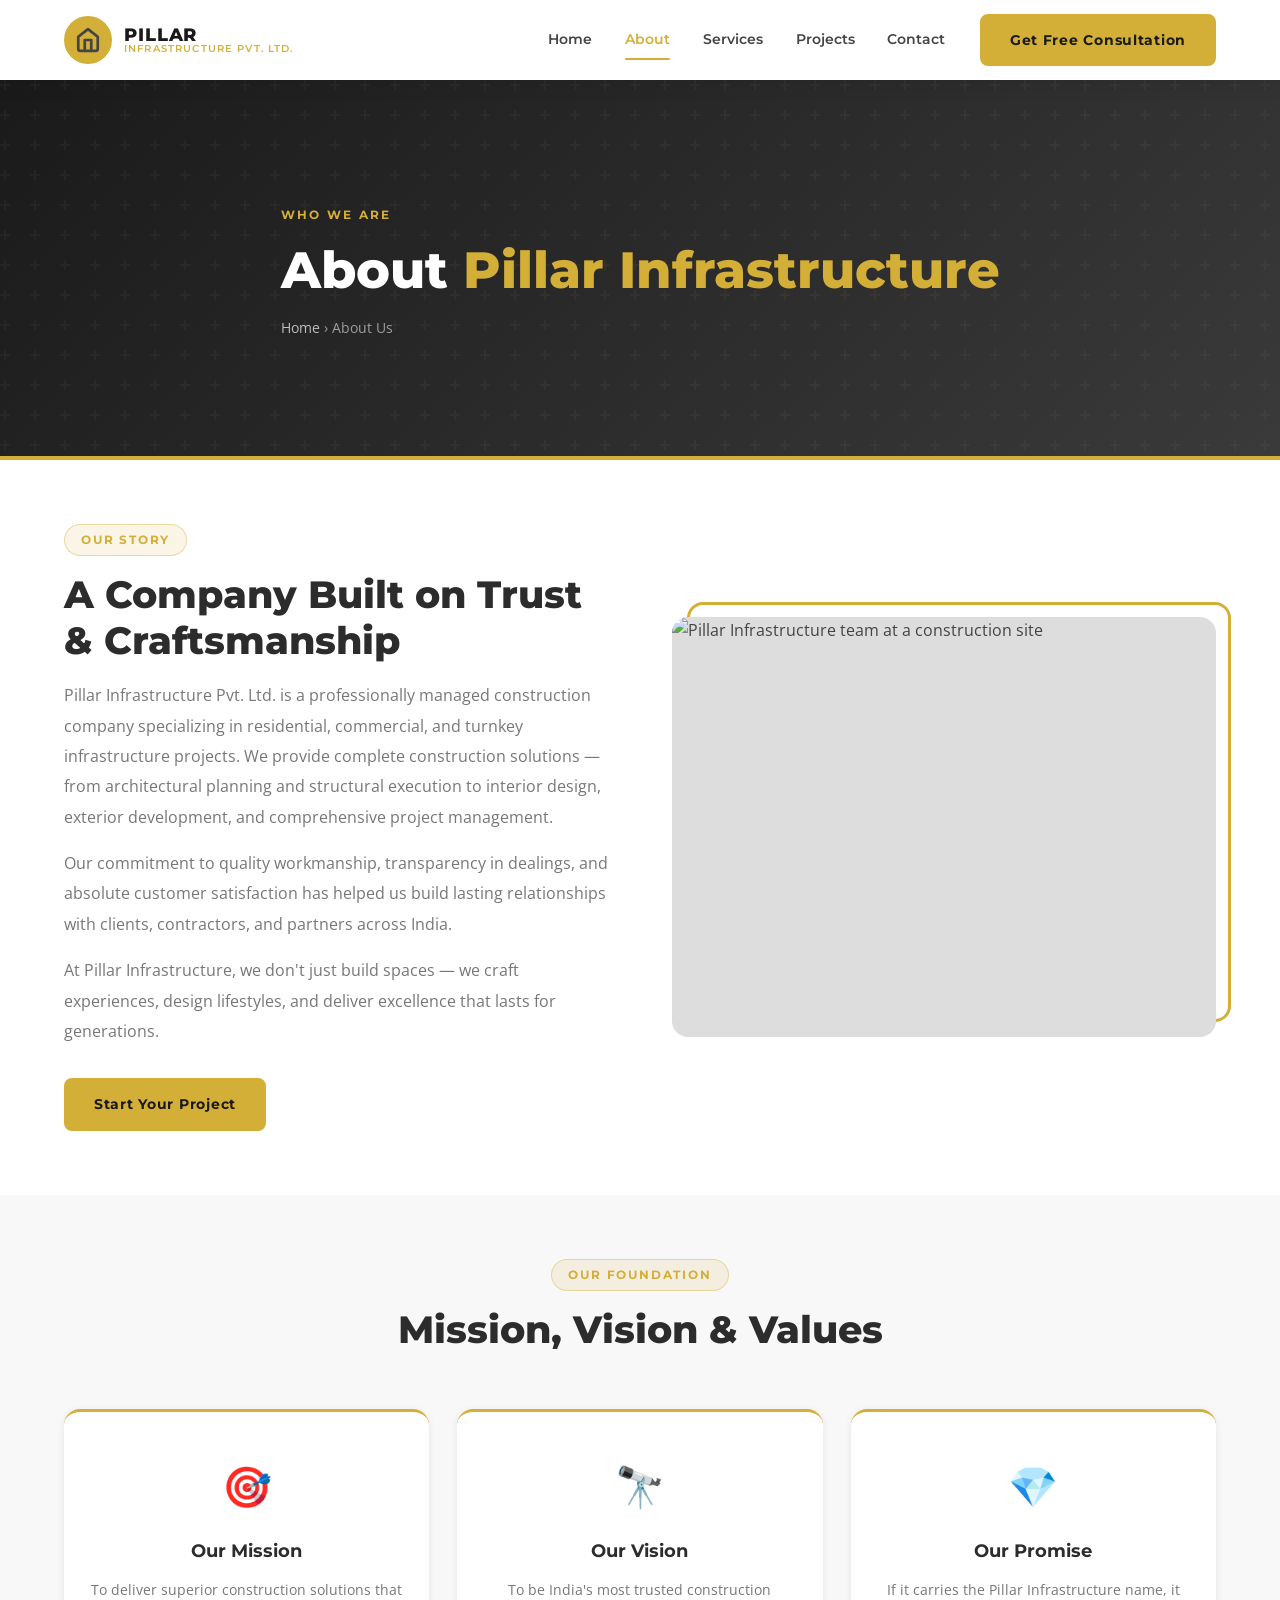
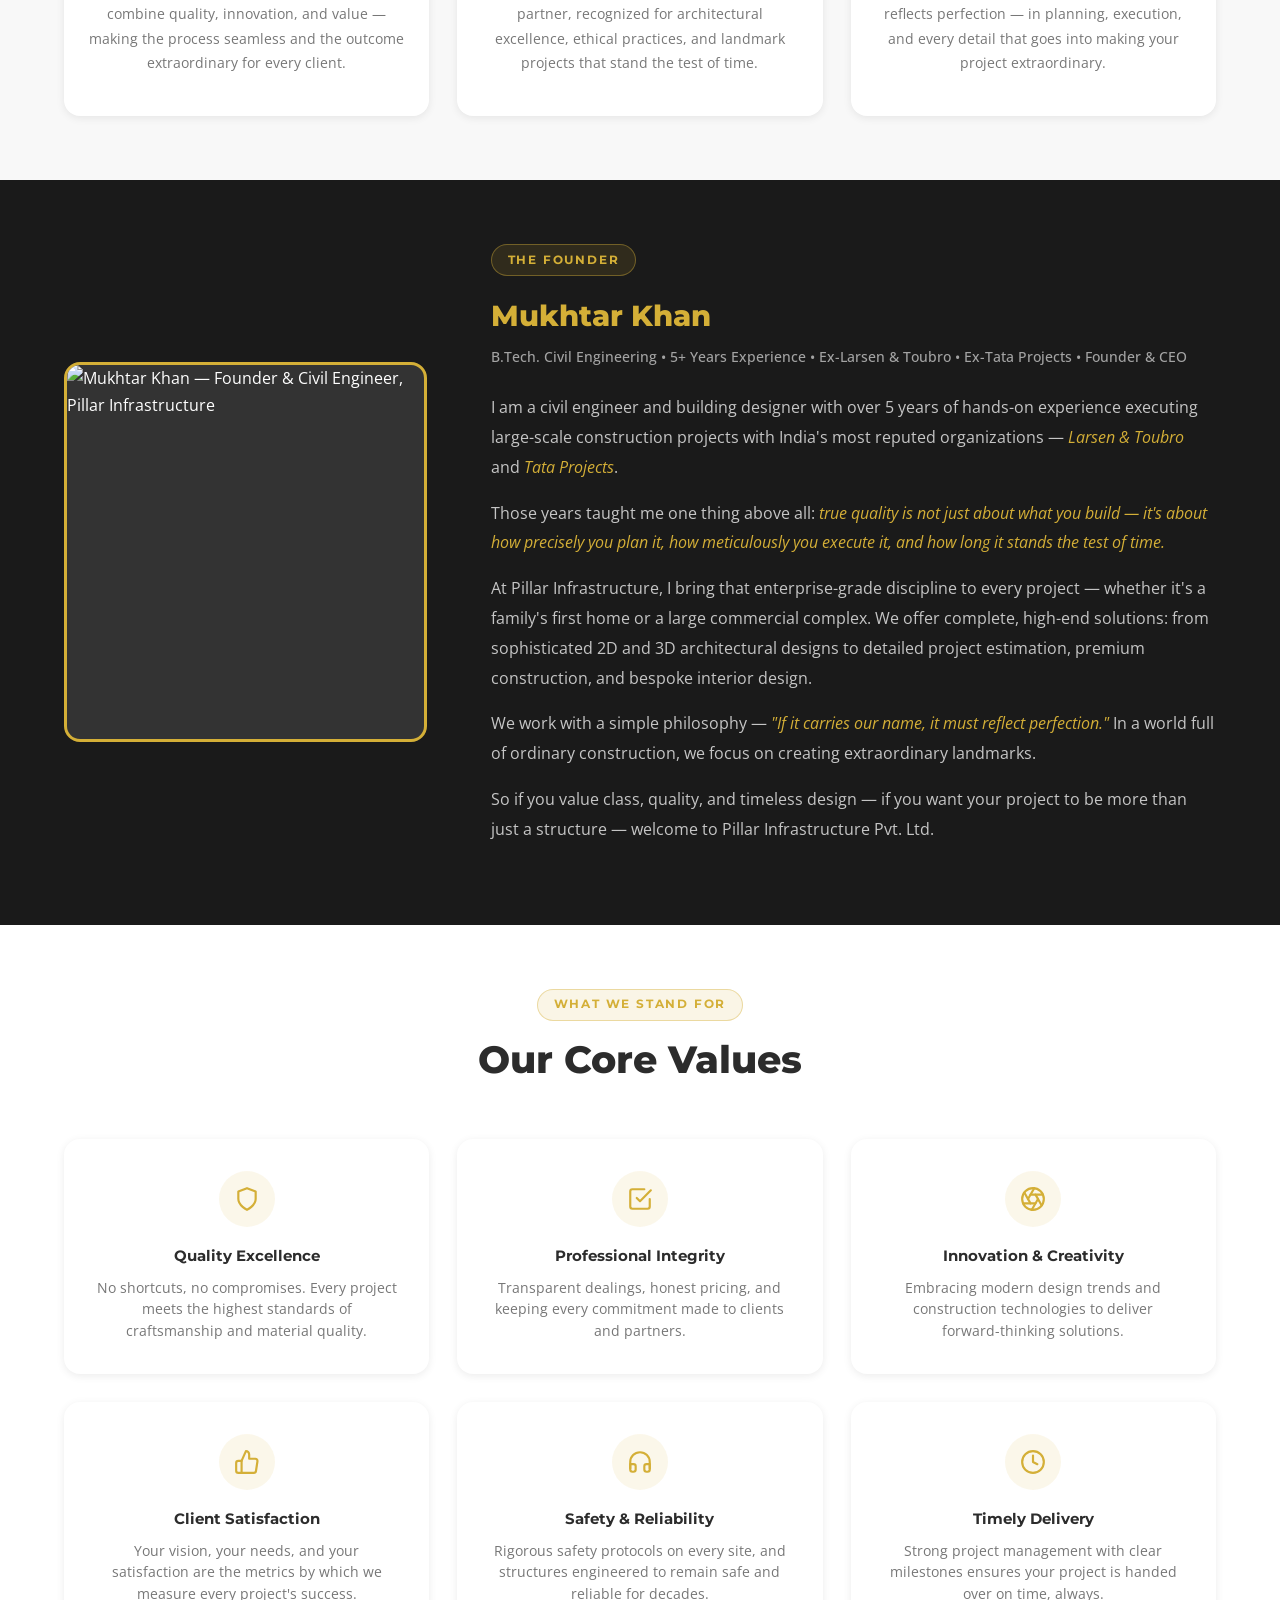
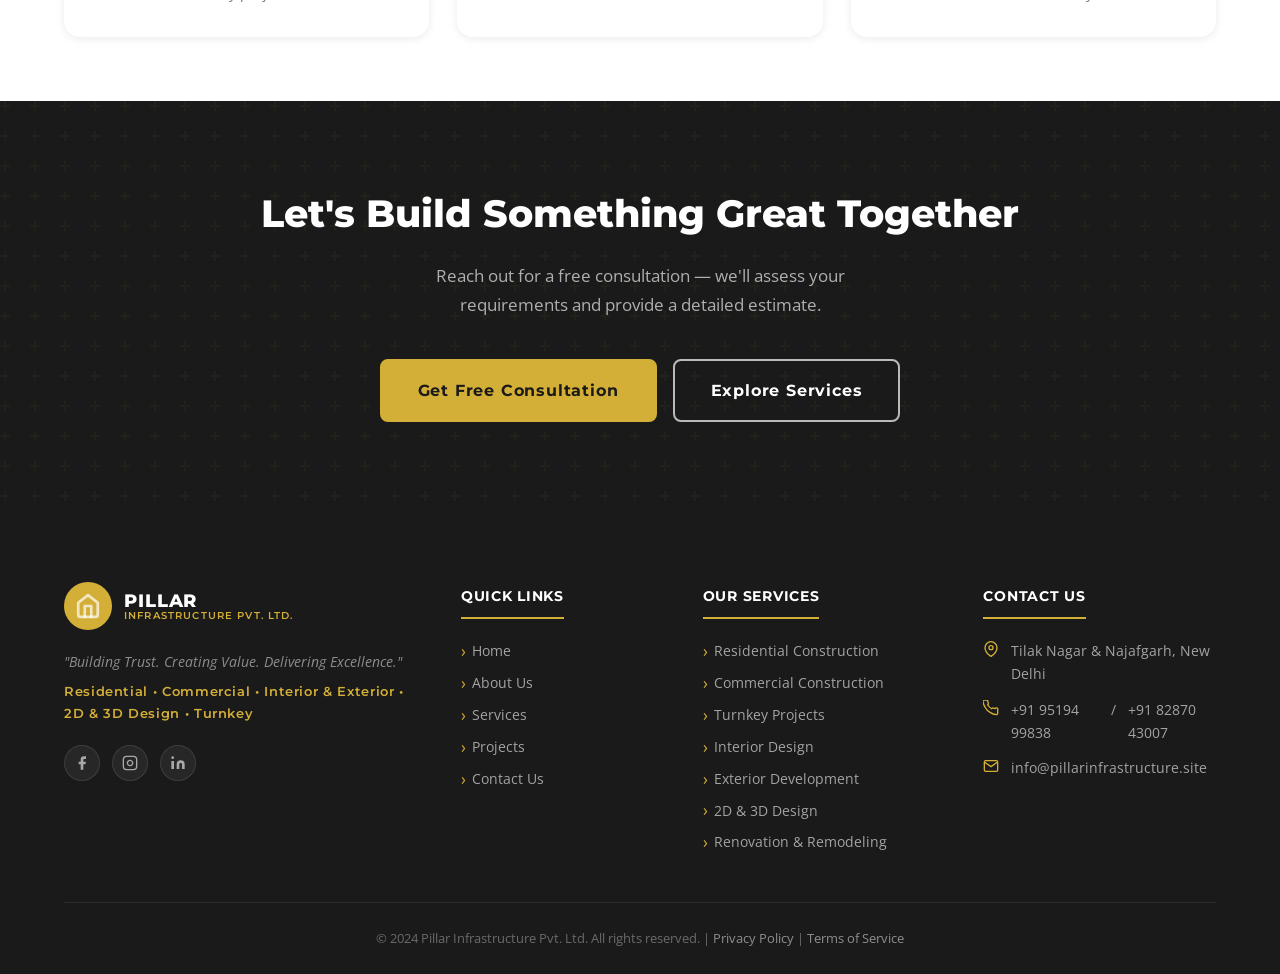
==== commit f3dca12d: "text changes" ====
--- a/about.html
+++ b/about.html
@@ -147,7 +147,7 @@
       <div data-aos="fade-left">
         <span class="section__tag">The Founder</span>
         <h2 class="founder__name" id="founder-title">Mukhtar Khan</h2>
-        <p class="founder__title">B.E. Civil Engineering &bull; 5+ Years Experience &bull; Ex-Larsen &amp; Toubro &bull; Ex-Tata Projects &bull; Founder &amp; CEO</p>
+        <p class="founder__title">B.Tech. Civil Engineering &bull; 5+ Years Experience &bull; Ex-Larsen &amp; Toubro &bull; Ex-Tata Projects &bull; Founder &amp; CEO</p>
         <div class="founder__bio">
           <p>
             I am a civil engineer and building designer with over 5 years of hands-on experience
@@ -321,11 +321,11 @@
         <ul class="footer__contact-list">
           <li class="footer__contact-item">
             <svg viewBox="0 0 24 24" fill="none" stroke="currentColor" stroke-width="2" aria-hidden="true"><path d="M21 10c0 7-9 13-9 13S3 17 3 10a9 9 0 0118 0z"/><circle cx="12" cy="10" r="3"/></svg>
-            <span>Your City, State, India</span>
+            <span>Tilak Nagar &amp; Najafgarh, New Delhi</span>
           </li>
           <li class="footer__contact-item">
             <svg viewBox="0 0 24 24" fill="none" stroke="currentColor" stroke-width="2" aria-hidden="true"><path d="M22 16.92v3a2 2 0 01-2.18 2 19.79 19.79 0 01-8.63-3.07A19.5 19.5 0 013.07 10.8a19.79 19.79 0 01-3.07-8.7A2 2 0 012.18 0h3a2 2 0 012 1.72c.127.96.361 1.903.7 2.81a2 2 0 01-.45 2.11L6.91 7.09a16 16 0 006 6l.56-.56a2 2 0 012.11-.45c.907.339 1.85.573 2.81.7A2 2 0 0122 14.92z"/></svg>
-            <a href="tel:+91XXXXXXXXXX">+91 XXXXX XXXXX</a>
+            <a href="tel:+919519499838">+91 95194 99838</a> / <a href="tel:+918287043007">+91 82870 43007</a>
           </li>
           <li class="footer__contact-item">
             <svg viewBox="0 0 24 24" fill="none" stroke="currentColor" stroke-width="2" aria-hidden="true"><path d="M4 4h16c1.1 0 2 .9 2 2v12c0 1.1-.9 2-2 2H4c-1.1 0-2-.9-2-2V6c0-1.1.9-2 2-2z"/><polyline points="22,6 12,13 2,6"/></svg>
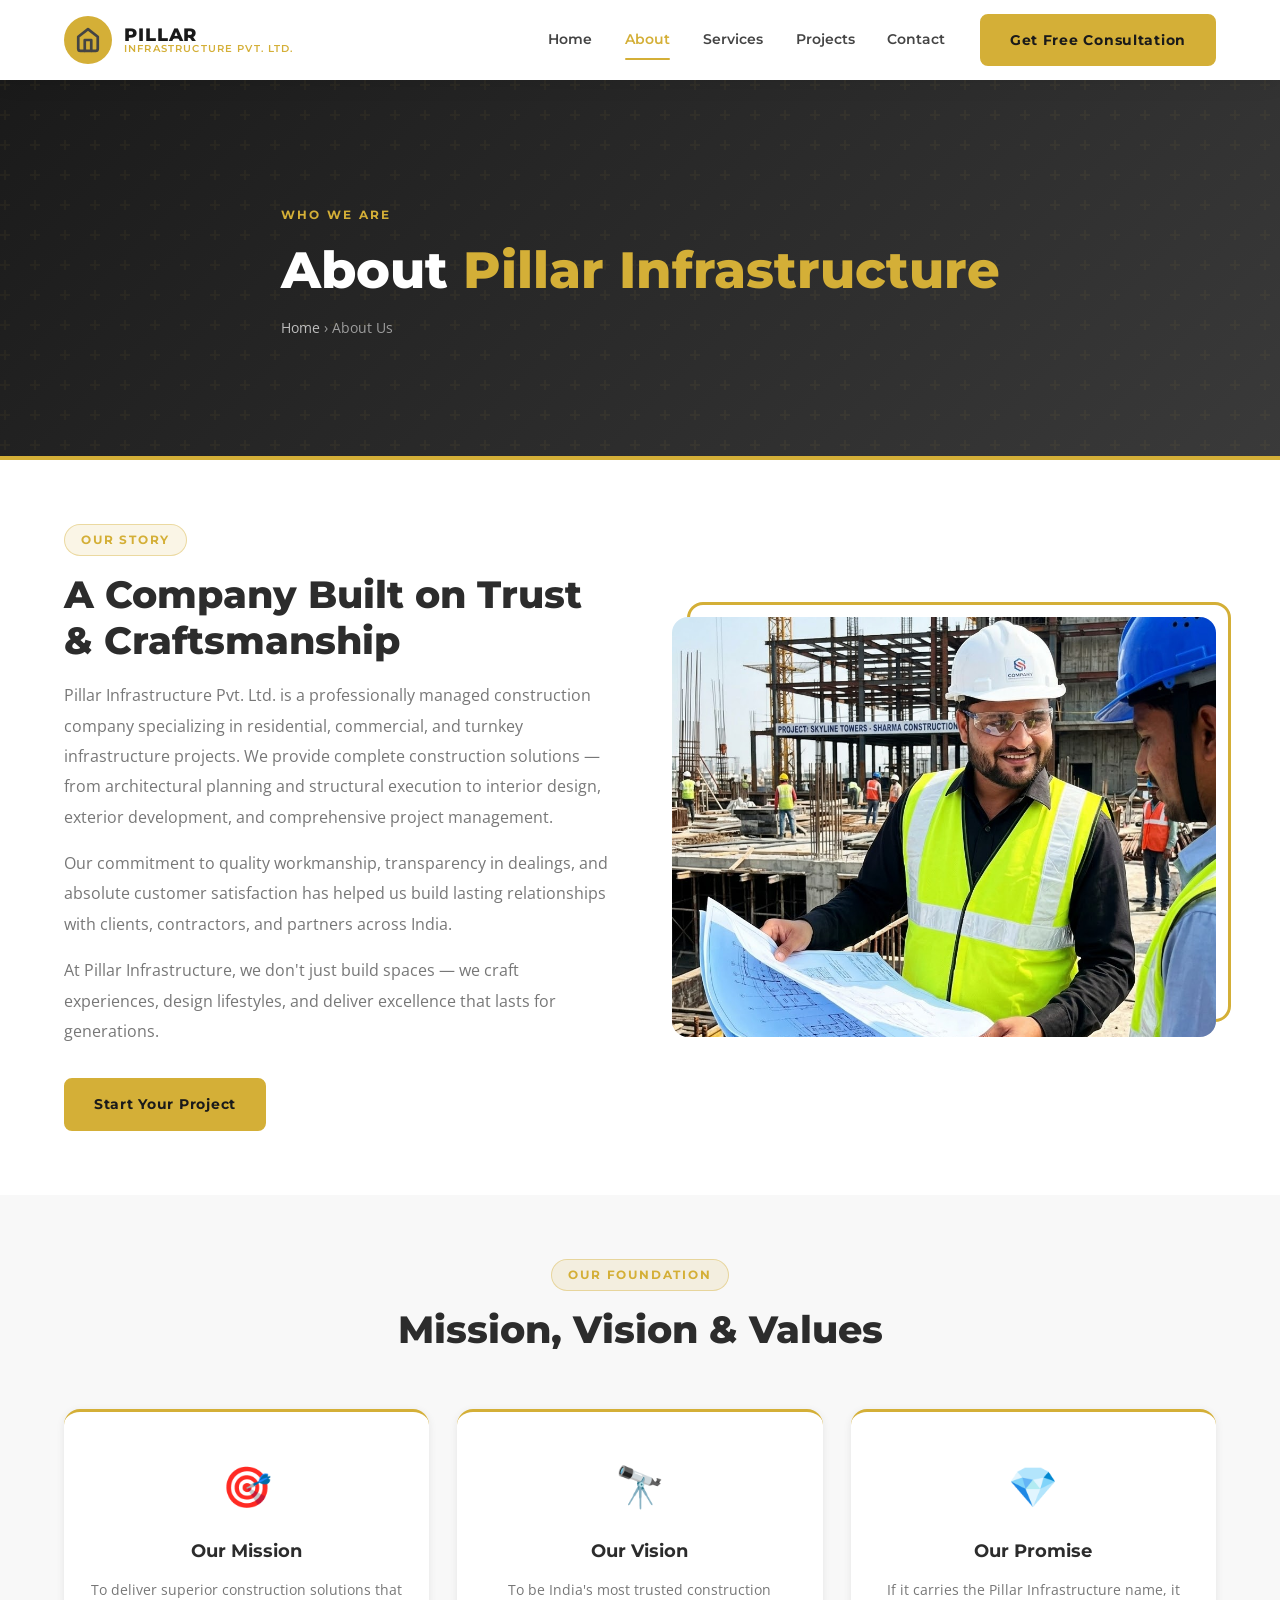
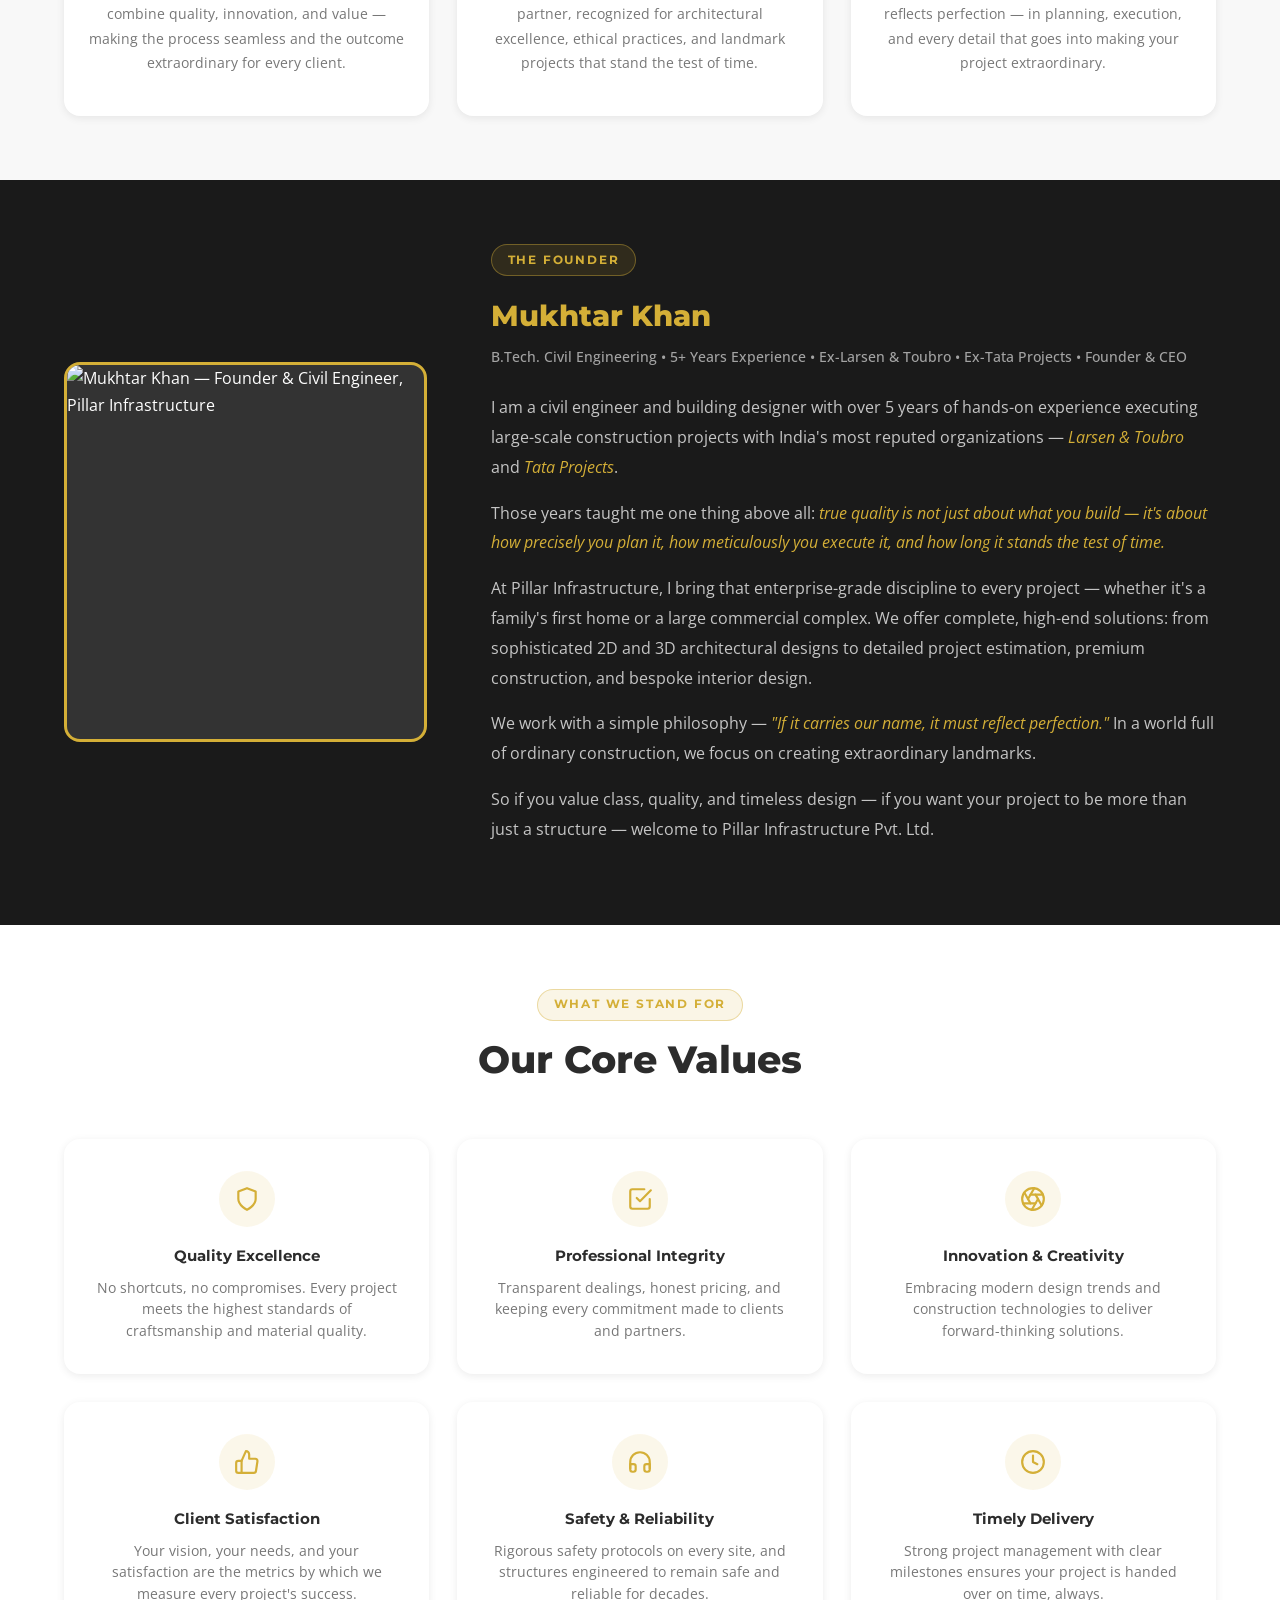
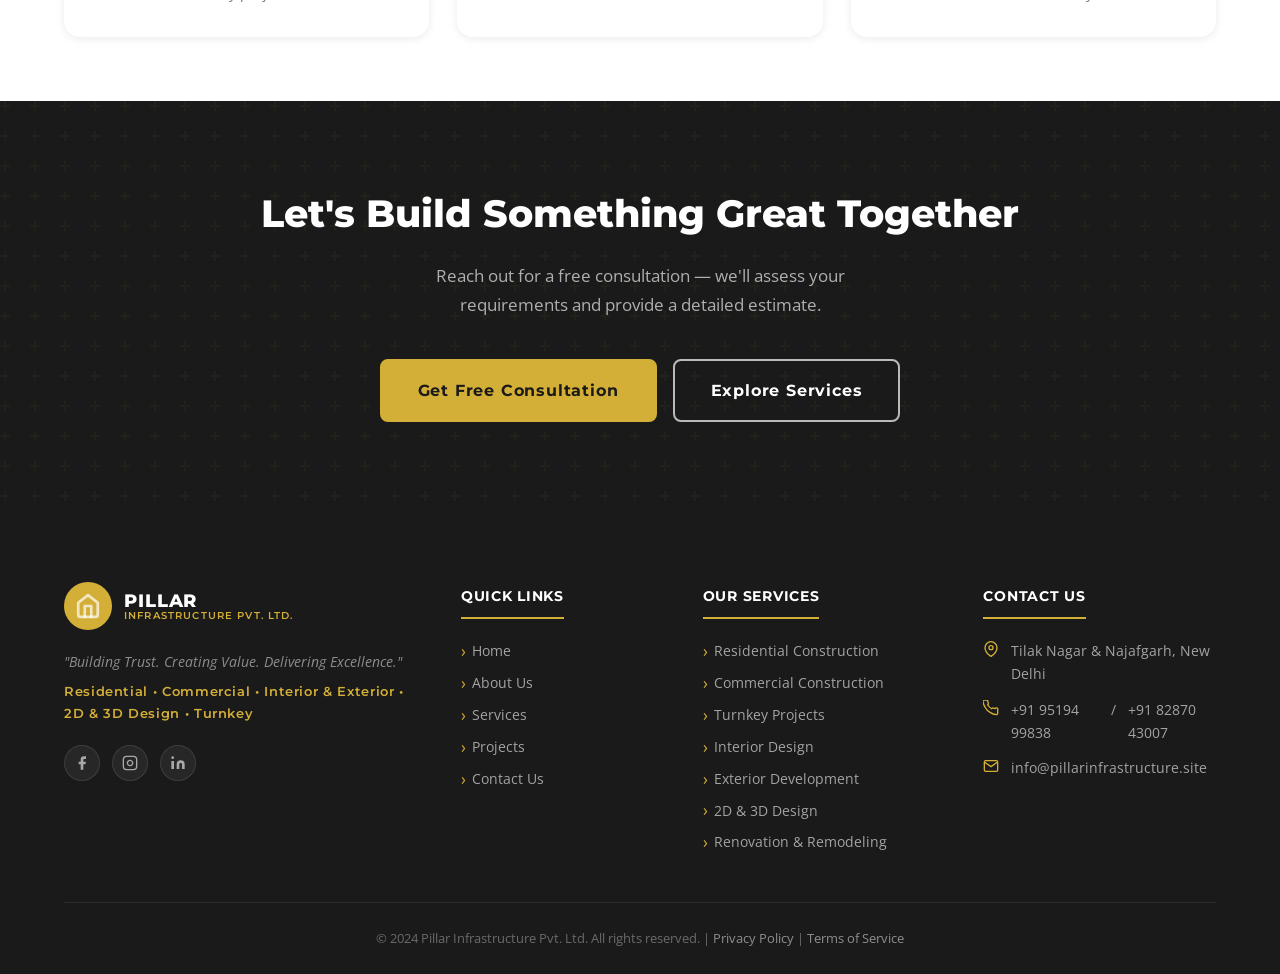
==== commit 036553c1: "img added" ====
--- a/about.html
+++ b/about.html
@@ -92,7 +92,7 @@
       </div>
       <div data-aos="fade-left">
         <div class="about-teaser__image-wrap">
-          <img src="images/about-team.jpg"
+          <img src="images/Mukhtar at Construction Site.jpg"
                alt="Pillar Infrastructure team at a construction site"
                loading="lazy"
                style="height:420px;object-fit:cover;"
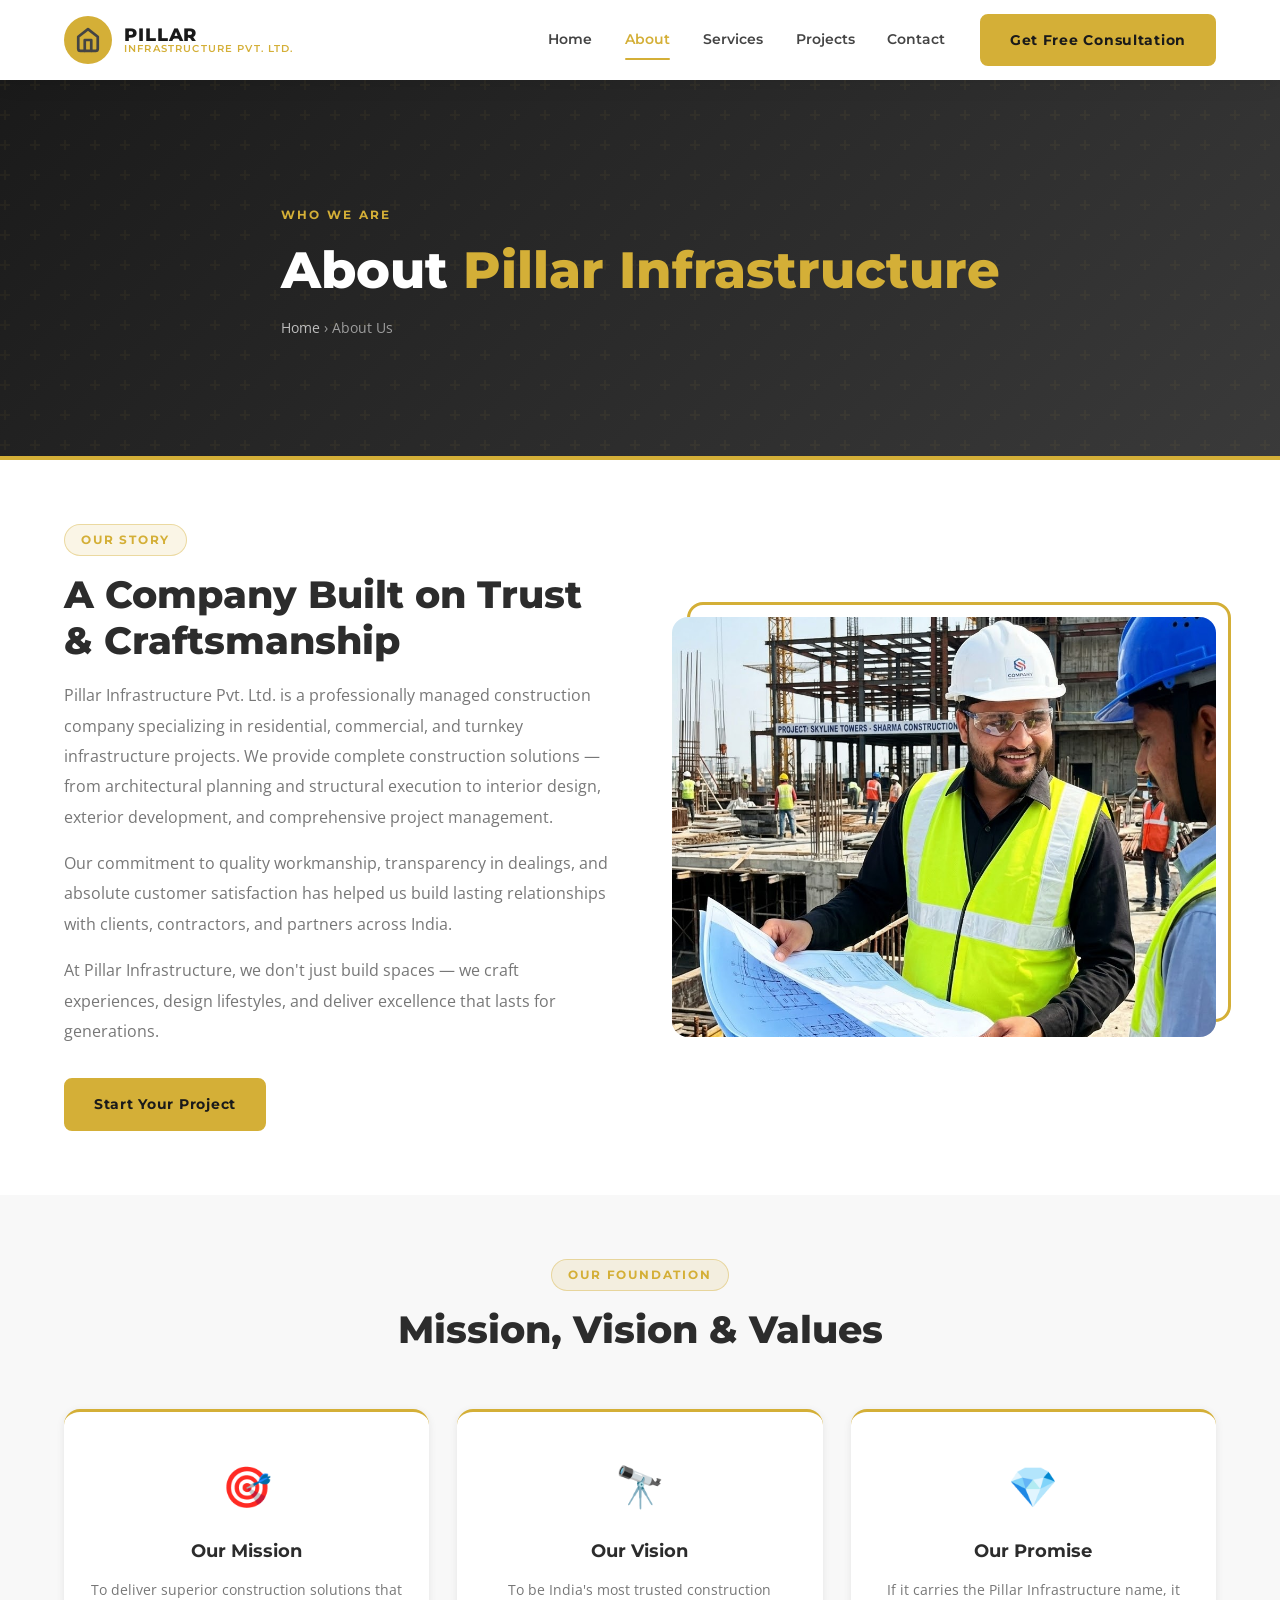
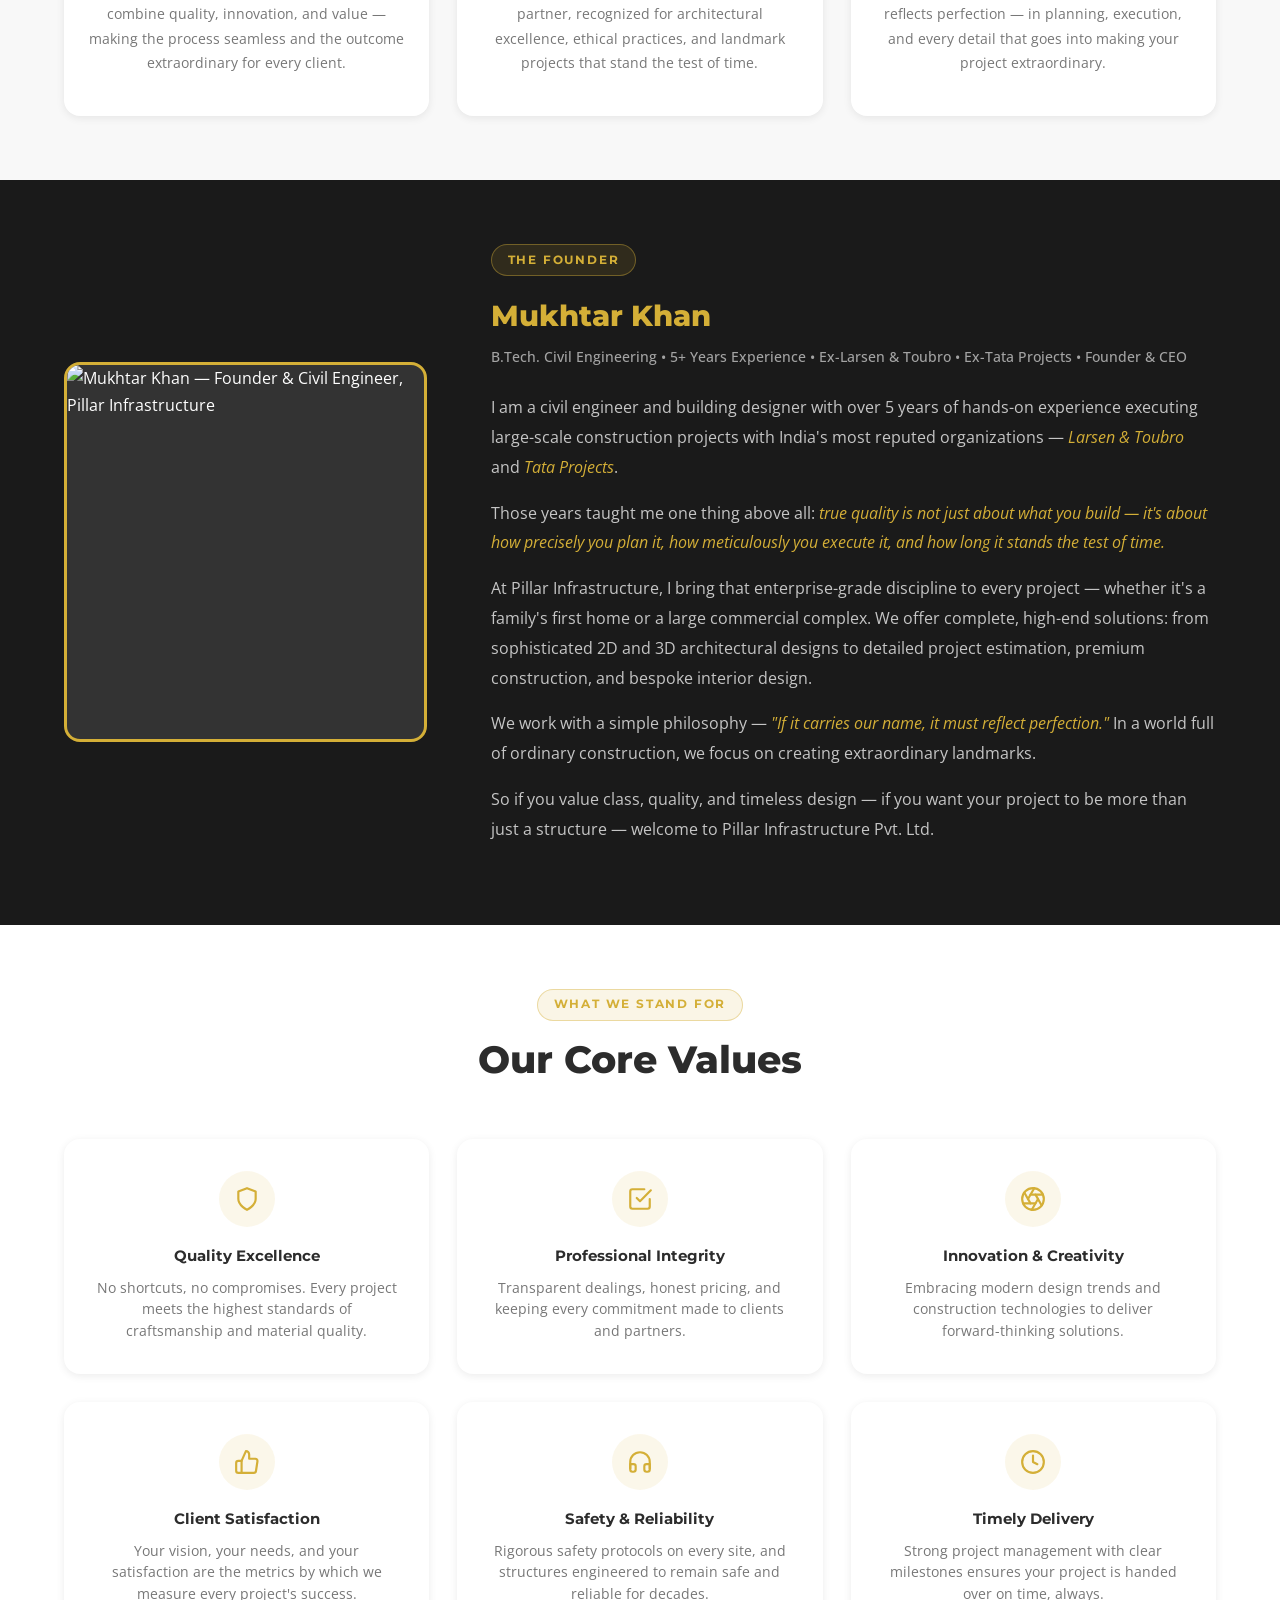
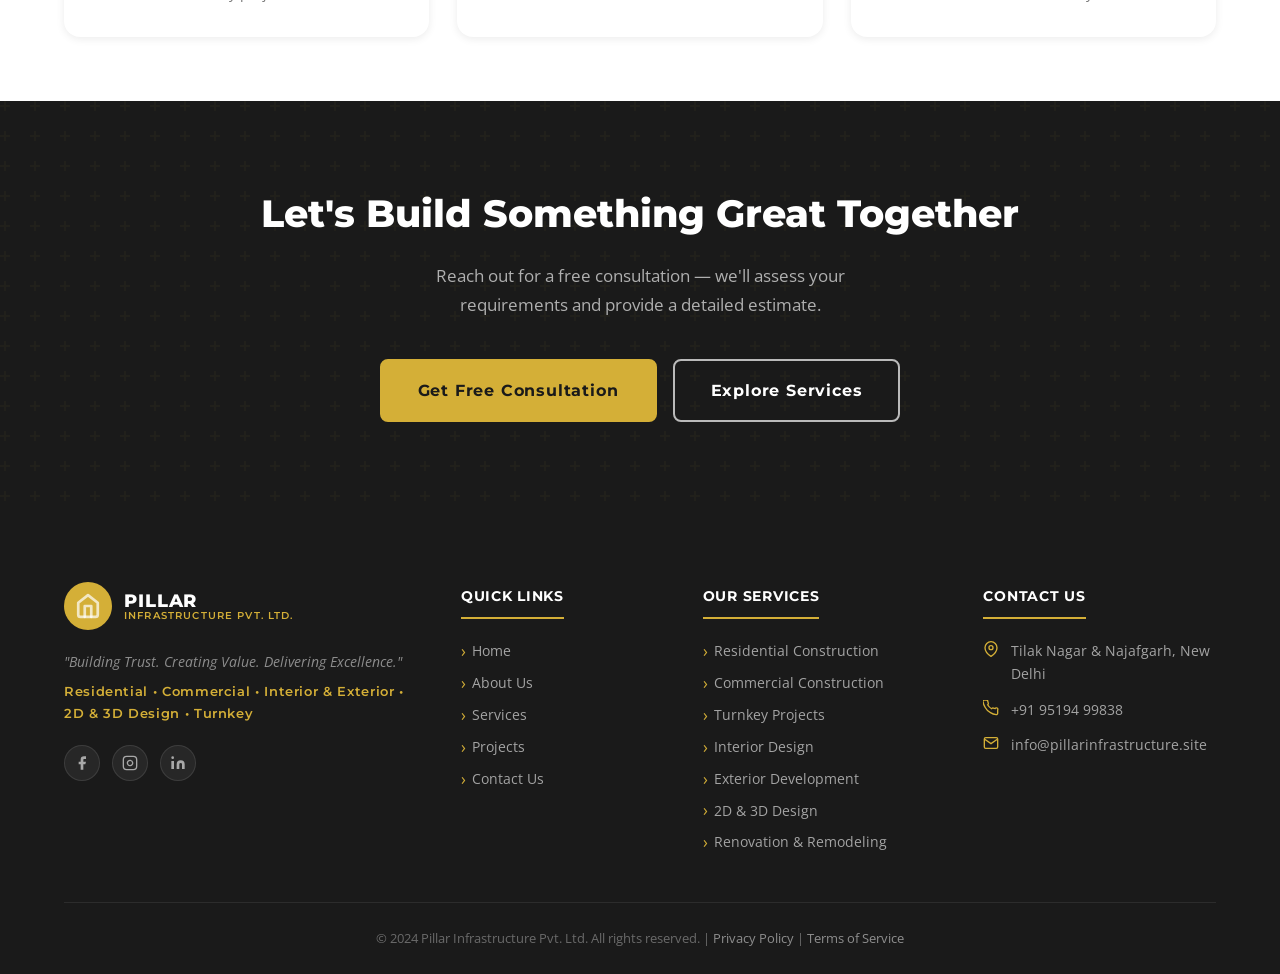
==== commit 90d1d6da: "footer fix" ====
--- a/about.html
+++ b/about.html
@@ -325,7 +325,7 @@
           </li>
           <li class="footer__contact-item">
             <svg viewBox="0 0 24 24" fill="none" stroke="currentColor" stroke-width="2" aria-hidden="true"><path d="M22 16.92v3a2 2 0 01-2.18 2 19.79 19.79 0 01-8.63-3.07A19.5 19.5 0 013.07 10.8a19.79 19.79 0 01-3.07-8.7A2 2 0 012.18 0h3a2 2 0 012 1.72c.127.96.361 1.903.7 2.81a2 2 0 01-.45 2.11L6.91 7.09a16 16 0 006 6l.56-.56a2 2 0 012.11-.45c.907.339 1.85.573 2.81.7A2 2 0 0122 14.92z"/></svg>
-            <a href="tel:+919519499838">+91 95194 99838</a> / <a href="tel:+918287043007">+91 82870 43007</a>
+            <a href="tel:+919519499838">+91 95194 99838</a>
           </li>
           <li class="footer__contact-item">
             <svg viewBox="0 0 24 24" fill="none" stroke="currentColor" stroke-width="2" aria-hidden="true"><path d="M4 4h16c1.1 0 2 .9 2 2v12c0 1.1-.9 2-2 2H4c-1.1 0-2-.9-2-2V6c0-1.1.9-2 2-2z"/><polyline points="22,6 12,13 2,6"/></svg>
